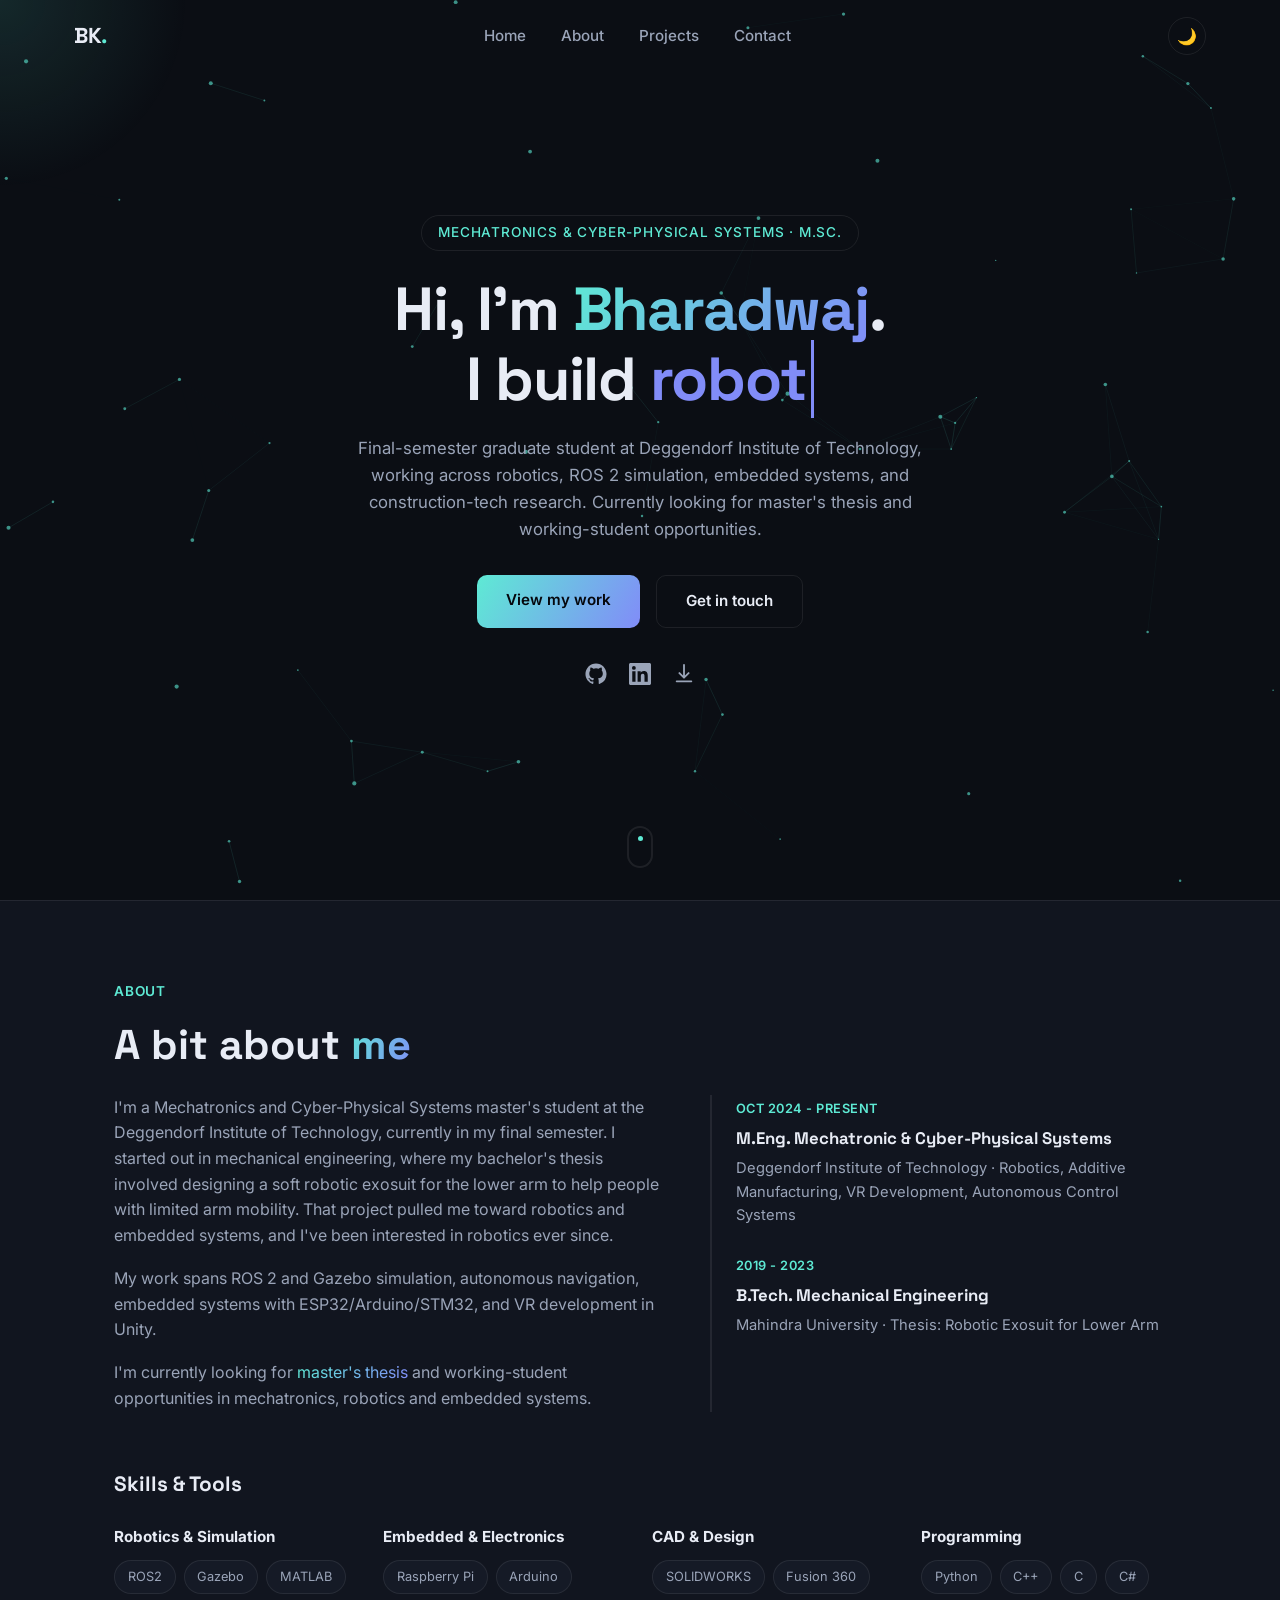
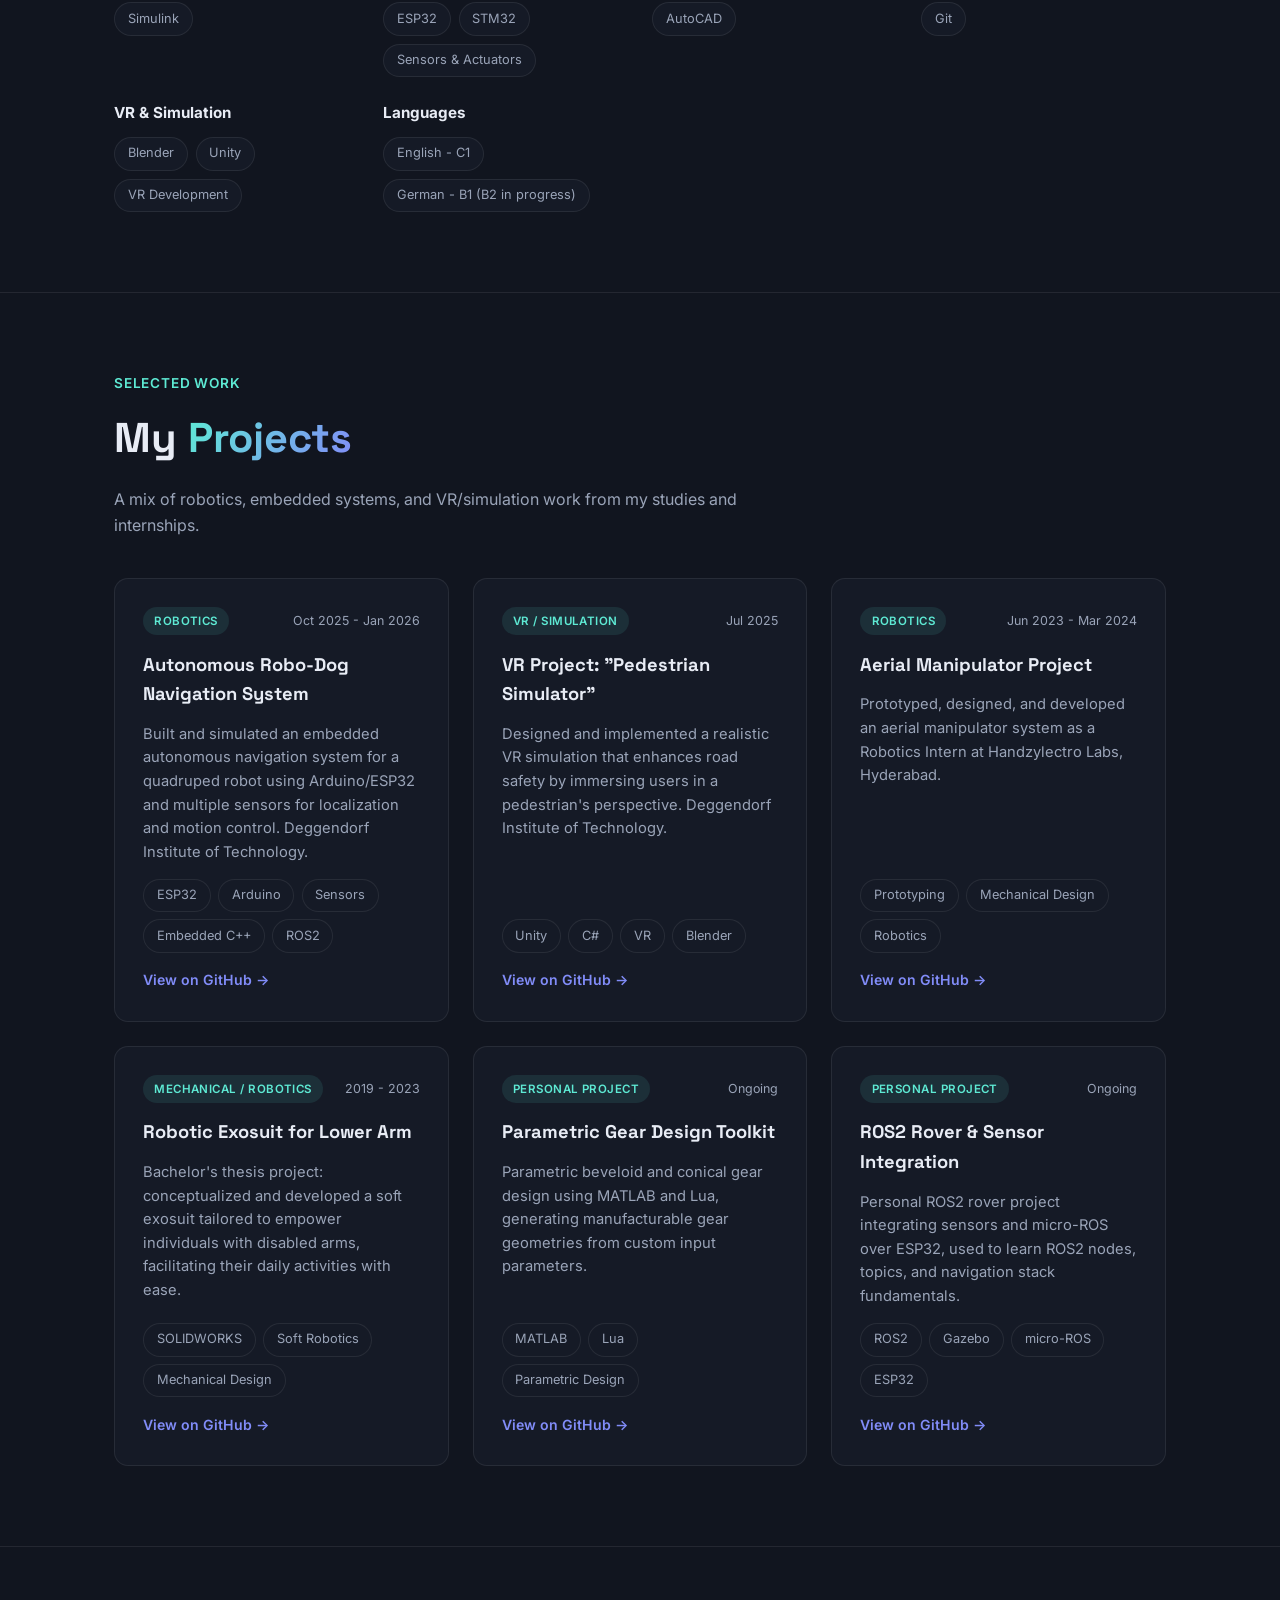
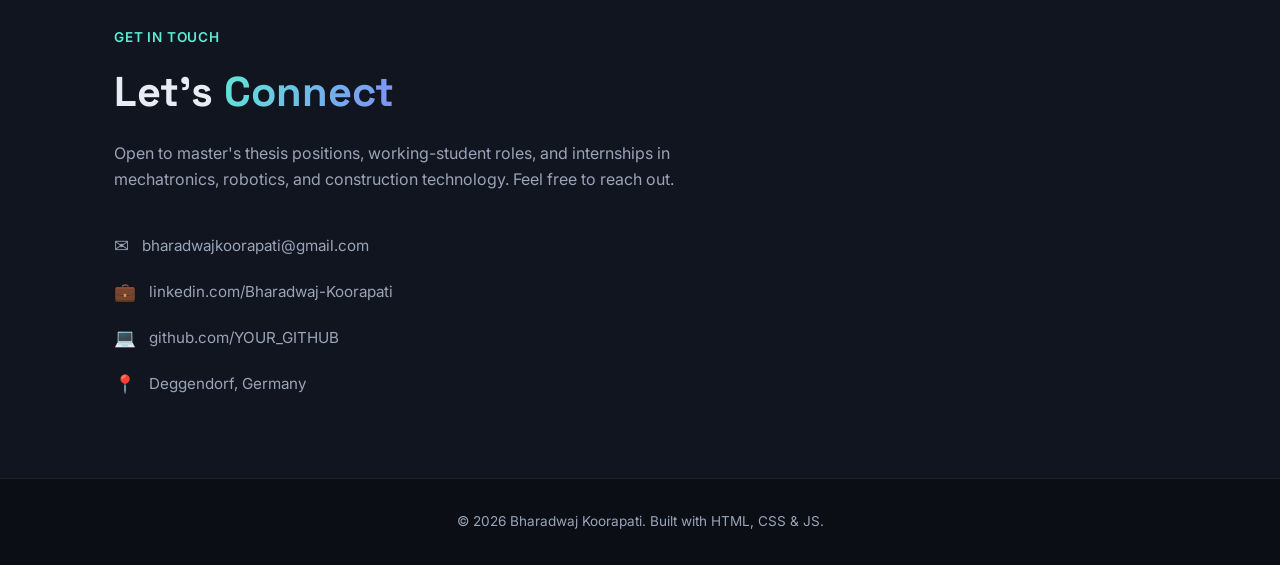
==== index.html @ 463699e9 "Refine content and improve terminology: update project descriptions, adjust skill tags, and enhance " ====
<!DOCTYPE html>
<html lang="en">
<head>
<meta charset="UTF-8">
<meta name="viewport" content="width=device-width, initial-scale=1.0">
<title>Bharadwaj Koorapati | Mechatronics &amp; Robotics Portfolio</title>
<meta name="description" content="Portfolio of Bharadwaj Koorapati - Mechatronics and Cyber-Physical Systems graduate student specializing in robotics, ROS 2, and simulation.">
<link rel="preconnect" href="https://fonts.googleapis.com">
<link href="https://fonts.googleapis.com/css2?family=Space+Grotesk:wght@400;500;700&family=Inter:wght@400;500;600&display=swap" rel="stylesheet">
<link rel="stylesheet" href="assets/css/style.css">
</head>
<body>

  <div class="cursor-glow" id="cursorGlow"></div>

  <header class="navbar" id="navbar">
    <div class="nav-inner">
      <a href="#home" class="logo">BK<span class="dot">.</span></a>
      <nav class="nav-links" id="navLinks">
        <a href="#home">Home</a>
        <a href="#about">About</a>
        <a href="#projects">Projects</a>
        <a href="#contact">Contact</a>
      </nav>
      <div class="nav-actions">
        <button class="theme-toggle" id="themeToggle" aria-label="Toggle dark mode">🌙</button>
        <button class="hamburger" id="hamburger" aria-label="Open menu">
          <span></span><span></span><span></span>
        </button>
      </div>
    </div>
  </header>

  <main>
    <section class="hero" id="home">
      <div class="hero-bg" aria-hidden="true">
        <canvas id="particleCanvas"></canvas>
      </div>

      <div class="hero-content">
        <p class="hero-eyebrow reveal">Mechatronics &amp; Cyber-Physical Systems · M.Sc.</p>

        <h1 class="hero-title reveal">
          Hi, I'm <span class="highlight">Bharadwaj</span>.<br>
          I build <span class="typed" id="typedText"></span>
        </h1>

        <p class="hero-subtitle reveal">
          Final-semester graduate student at Deggendorf Institute of Technology,
          working across robotics, ROS 2 simulation, embedded systems, and
          construction-tech research. Currently looking for master's thesis
          and working-student opportunities.
        </p>

        <div class="hero-actions reveal">
          <a href="#projects" class="btn btn-primary">View my work</a>
          <a href="#contact" class="btn btn-secondary">Get in touch</a>
        </div>

        <div class="hero-socials reveal">
          <a href="https://github.com/YOUR_GITHUB" target="_blank" rel="noopener" aria-label="GitHub">
            <svg viewBox="0 0 24 24" width="22" height="22"><path fill="currentColor" d="M12 .5C5.73.5.5 5.73.5 12c0 5.02 3.29 9.28 7.86 10.78.58.1.79-.25.79-.56v-2.16c-3.2.7-3.87-1.36-3.87-1.36-.52-1.33-1.28-1.68-1.28-1.68-1.05-.72.08-.7.08-.7 1.16.08 1.77 1.2 1.77 1.2 1.03 1.77 2.7 1.26 3.36.96.1-.75.4-1.26.72-1.55-2.56-.29-5.25-1.28-5.25-5.7 0-1.26.45-2.3 1.19-3.11-.12-.29-.52-1.46.11-3.05 0 0 .97-.31 3.18 1.18a11.1 11.1 0 0 1 5.79 0c2.2-1.49 3.17-1.18 3.17-1.18.64 1.59.24 2.76.12 3.05.74.81 1.19 1.85 1.19 3.11 0 4.43-2.7 5.41-5.27 5.7.42.36.78 1.08.78 2.18v3.23c0 .31.21.67.8.56A11.5 11.5 0 0 0 23.5 12C23.5 5.73 18.27.5 12 .5Z"/></svg>
          </a>
          <a href="https://linkedin.com/Bharadwaj-Koorapati" target="_blank" rel="noopener" aria-label="LinkedIn">
            <svg viewBox="0 0 24 24" width="22" height="22"><path fill="currentColor" d="M20.45 20.45h-3.55v-5.57c0-1.33-.02-3.03-1.85-3.03-1.85 0-2.14 1.44-2.14 2.94v5.66H9.36V9h3.41v1.56h.05c.47-.9 1.63-1.85 3.36-1.85 3.6 0 4.27 2.37 4.27 5.45v6.29ZM5.34 7.43a2.07 2.07 0 1 1 0-4.14 2.07 2.07 0 0 1 0 4.14ZM7.12 20.45H3.56V9h3.56v11.45ZM22.22 0H1.77C.79 0 0 .77 0 1.73v20.54C0 23.23.79 24 1.77 24h20.45c.98 0 1.78-.77 1.78-1.73V1.73C24 .77 23.2 0 22.22 0Z"/></svg>
          </a>
          <a href="assets/cv/Bharadwaj_Koorapati_CV.pdf" target="_blank" rel="noopener" aria-label="Download CV">
            <svg viewBox="0 0 24 24" width="22" height="22"><path fill="currentColor" d="M12 1a1 1 0 0 1 1 1v11.59l3.3-3.3a1 1 0 1 1 1.4 1.42l-5 5a1 1 0 0 1-1.4 0l-5-5a1 1 0 1 1 1.4-1.42l3.3 3.3V2a1 1 0 0 1 1-1ZM4 21a1 1 0 0 1 0-2h16a1 1 0 0 1 0 2H4Z"/></svg>
          </a>
        </div>
      </div>

      <a href="#about" class="scroll-indicator" aria-label="Scroll down">
        <span></span>
      </a>
    </section>

    <section class="about-section" id="about">
      <div class="section-inner">
        <p class="section-eyebrow reveal">About</p>
        <h2 class="section-title reveal">A bit about <span class="highlight">me</span></h2>

        <div class="about-grid">
          <div class="about-text reveal">
            <p>
              I'm a Mechatronics and Cyber-Physical Systems master's student at the
              Deggendorf Institute of Technology, currently in my final semester.
              I started out in mechanical engineering, where my bachelor's thesis
              involved designing a soft robotic exosuit for the lower arm to help
              people with limited arm mobility. That project pulled me toward
              robotics and embedded systems, and I've been interested in robotics
              ever since.
            </p>
            <p>
              My work spans ROS 2 and Gazebo simulation, autonomous navigation,
              embedded systems with ESP32/Arduino/STM32, and VR development in
              Unity.
            </p>
            <p>
              I'm currently looking for <span class="highlight">master's thesis</span>
              and working-student opportunities in mechatronics, robotics and embedded systems.
            </p>
          </div>

          <div class="about-timeline reveal">
            <div class="timeline-item">
              <span class="timeline-date">Oct 2024 - Present</span>
              <h3>M.Eng. Mechatronic &amp; Cyber-Physical Systems</h3>
              <p>Deggendorf Institute of Technology &middot; Robotics, Additive Manufacturing, VR Development, Autonomous Control Systems</p>
            </div>
            <div class="timeline-item">
              <span class="timeline-date">2019 - 2023</span>
              <h3>B.Tech. Mechanical Engineering</h3>
              <p>Mahindra University &middot; Thesis: Robotic Exosuit for Lower Arm</p>
            </div>
          </div>
        </div>

        <div class="skills-block reveal">
          <h3 class="skills-heading">Skills &amp; Tools</h3>
          <div class="skills-grid">
            <div class="skill-category">
              <h4>Robotics &amp; Simulation</h4>
              <div class="skill-tags">
                <span class="tag">ROS2</span>
                <span class="tag">Gazebo</span>
                <span class="tag">MATLAB</span>
                <span class="tag">Simulink</span>
              </div>
            </div>
            <div class="skill-category">
              <h4>Embedded &amp; Electronics</h4>
              <div class="skill-tags">
                <span class="tag">Raspberry Pi</span>
                <span class="tag">Arduino</span>
                <span class="tag">ESP32</span>
                <span class="tag">STM32</span>
                <span class="tag">Sensors &amp; Actuators</span>
              </div>
            </div>
            <div class="skill-category">
              <h4>CAD &amp; Design</h4>
              <div class="skill-tags">
                <span class="tag">SOLIDWORKS</span>
                <span class="tag">Fusion 360</span>
                <span class="tag">AutoCAD</span>
              </div>
            </div>
            <div class="skill-category">
              <h4>Programming</h4>
              <div class="skill-tags">
                <span class="tag">Python</span>
                <span class="tag">C++</span>
                <span class="tag">C</span>
                <span class="tag">C#</span>
                <span class="tag">Git</span>
              </div>
            </div>
            <div class="skill-category">
              <h4>VR &amp; Simulation</h4>
              <div class="skill-tags">
                <span class="tag">Blender</span>
                <span class="tag">Unity</span>
                <span class="tag">VR Development</span>
              </div>
            </div>
            <div class="skill-category">
              <h4>Languages</h4>
              <div class="skill-tags">
                <span class="tag">English - C1</span>
                <span class="tag">German - B1 (B2 in progress)</span>
              </div>
            </div>
          </div>
        </div>
      </div>
    </section>

    <section class="projects-section" id="projects">
      <div class="section-inner">
        <p class="section-eyebrow reveal">Selected Work</p>
        <h2 class="section-title reveal">My <span class="highlight">Projects</span></h2>
        <p class="section-subtitle reveal">A mix of robotics, embedded systems, and VR/simulation work from my studies and internships.</p>

        <div class="project-grid">

          <article class="project-card reveal">
            <div class="project-card-top">
              <span class="project-tag-pill">Robotics</span>
              <span class="project-date">Oct 2025 - Jan 2026</span>
            </div>
            <h3>Autonomous Robo-Dog Navigation System </h3>
            <p>
              Built and simulated an embedded autonomous navigation system for a quadruped robot
              using Arduino/ESP32 and multiple sensors for localization and motion
              control. Deggendorf Institute of Technology.
            </p>
            <div class="project-stack">
              <span class="tag">ESP32</span>
              <span class="tag">Arduino</span>
              <span class="tag">Sensors</span>
              <span class="tag">Embedded C++</span>
              <span class="tag">ROS2</span>
            </div>
            <div class="project-links">
              <a href="#" class="project-link">View on GitHub &rarr;</a>
            </div>
          </article>

          <article class="project-card reveal">
            <div class="project-card-top">
              <span class="project-tag-pill">VR / Simulation</span>
              <span class="project-date">Jul 2025</span>
            </div>
            <h3>VR Project: "Pedestrian Simulator"</h3>
            <p>
              Designed and implemented a realistic VR simulation that enhances
              road safety by immersing users in a pedestrian's perspective.
              Deggendorf Institute of Technology.
            </p>
            <div class="project-stack">
              <span class="tag">Unity</span>
              <span class="tag">C#</span>
              <span class="tag">VR</span>
              <span class="tag">Blender</span>
            </div>
            <div class="project-links">
              <a href="#" class="project-link">View on GitHub &rarr;</a>
            </div>
          </article>

          <article class="project-card reveal">
            <div class="project-card-top">
              <span class="project-tag-pill">Robotics</span>
              <span class="project-date">Jun 2023 - Mar 2024</span>
            </div>
            <h3>Aerial Manipulator Project</h3>
            <p>
              Prototyped, designed, and developed an aerial manipulator system
              as a Robotics Intern at Handzylectro Labs, Hyderabad.
            </p>
            <div class="project-stack">
              <span class="tag">Prototyping</span>
              <span class="tag">Mechanical Design</span>
              <span class="tag">Robotics</span>
            </div>
            <div class="project-links">
              <a href="#" class="project-link">View on GitHub &rarr;</a>
            </div>
          </article>

          <article class="project-card reveal">
            <div class="project-card-top">
              <span class="project-tag-pill">Mechanical / Robotics</span>
              <span class="project-date">2019 - 2023</span>
            </div>
            <h3>Robotic Exosuit for Lower Arm</h3>
            <p>
              Bachelor's thesis project: conceptualized and developed a soft
              exosuit tailored to empower individuals with disabled arms,
              facilitating their daily activities with ease.
            </p>
            <div class="project-stack">
              <span class="tag">SOLIDWORKS</span>
              <span class="tag">Soft Robotics</span>
              <span class="tag">Mechanical Design</span>
            </div>
            <div class="project-links">
              <a href="#" class="project-link">View on GitHub &rarr;</a>
            </div>
          </article>

          <article class="project-card reveal">
            <div class="project-card-top">
              <span class="project-tag-pill">Personal Project</span>
              <span class="project-date">Ongoing</span>
            </div>
            <h3>Parametric Gear Design Toolkit</h3>
            <p>
              Parametric beveloid and conical gear design using MATLAB and Lua,
              generating manufacturable gear geometries from custom input
              parameters.
            </p>
            <div class="project-stack">
              <span class="tag">MATLAB</span>
              <span class="tag">Lua</span>
              <span class="tag">Parametric Design</span>
            </div>
            <div class="project-links">
              <a href="#" class="project-link">View on GitHub &rarr;</a>
            </div>
          </article>

          <article class="project-card reveal">
            <div class="project-card-top">
              <span class="project-tag-pill">Personal Project</span>
              <span class="project-date">Ongoing</span>
            </div>
            <h3>ROS2 Rover &amp; Sensor Integration</h3>
            <p>
              Personal ROS2 rover project integrating sensors and micro-ROS
              over ESP32, used to learn ROS2 nodes, topics, and navigation
              stack fundamentals.
            </p>
            <div class="project-stack">
              <span class="tag">ROS2</span>
              <span class="tag">Gazebo</span>
              <span class="tag">micro-ROS</span>
              <span class="tag">ESP32</span>
            </div>
            <div class="project-links">
              <a href="#" class="project-link">View on GitHub &rarr;</a>
            </div>
          </article>

        </div>
      </div>
    </section>

    <section class="contact-section" id="contact">
      <div class="section-inner">
        <p class="section-eyebrow reveal">Get In Touch</p>
        <h2 class="section-title reveal">Let's <span class="highlight">Connect</span></h2>
        <p class="section-subtitle reveal">
          Open to master's thesis positions, working-student roles, and internships
          in mechatronics, robotics, and construction technology. Feel free to reach out.
        </p>

        <div class="contact-grid">
          <div class="contact-info reveal">
            <a href="mailto:bharadwajkoorapati@gmail.com" class="contact-item">
              <span class="contact-icon">&#9993;</span>
              <span>bharadwajkoorapati@gmail.com</span>
            </a>
            <a href="https://linkedin.com/Bharadwaj-Koorapati" target="_blank" rel="noopener" class="contact-item">
              <span class="contact-icon">&#128188;</span>
              <span>linkedin.com/Bharadwaj-Koorapati</span>
            </a>
            <a href="https://github.com/YOUR_GITHUB" target="_blank" rel="noopener" class="contact-item">
              <span class="contact-icon">&#128187;</span>
              <span>github.com/YOUR_GITHUB</span>
            </a>
            <div class="contact-item contact-item-static">
              <span class="contact-icon">&#128205;</span>
              <span>Deggendorf, Germany</span>
            </div>
          </div>

          <!-- <form class="contact-form" id="contactForm" action="https://formspree.io/f/YOUR_FORM_ID" method="POST">
            <div class="form-row">
              <input type="text" name="name" placeholder="Your name" required>
              <input type="email" name="email" placeholder="Your email" required>
            </div>
            <textarea name="message" placeholder="Your message" rows="5" required></textarea>
            <button type="submit" class="btn btn-primary" id="formSubmitBtn">Send message</button>
            <p class="form-status" id="formStatus"></p>
          </form> -->
        </div>
      </div>
    </section>

  </main>

  <footer class="site-footer">
    <p>&copy; <span id="year"></span> Bharadwaj Koorapati. Built with HTML, CSS &amp; JS.</p>
  </footer>

  <script src="assets/js/script.js"></script>
</body>
</html>
---- assets/css/style.css ----
/* =========================================================
   CSS Variables & Reset
   ========================================================= */
:root {
  --bg: #0b0e14;
  --bg-alt: #11151f;
  --card-bg: #151a26;
  --text: #e8ecf5;
  --text-dim: #9aa4b8;
  --accent: #5eead4;
  --accent-2: #818cf8;
  --border: rgba(255, 255, 255, 0.08);
  --font-heading: 'Space Grotesk', sans-serif;
  --font-body: 'Inter', sans-serif;
  --nav-height: 72px;
  --transition: 0.25s ease;
}

[data-theme="light"] {
  --bg: #f7f8fb;
  --bg-alt: #ffffff;
  --card-bg: #ffffff;
  --text: #12141c;
  --text-dim: #565f75;
  --accent: #0d9488;
  --accent-2: #4f46e5;
  --border: rgba(0, 0, 0, 0.08);
}

* { margin: 0; padding: 0; box-sizing: border-box; }

html { scroll-behavior: smooth; }

body {
  background: var(--bg);
  color: var(--text);
  font-family: var(--font-body);
  line-height: 1.6;
  overflow-x: hidden;
  transition: background var(--transition), color var(--transition);
}

a { color: inherit; text-decoration: none; }
ul { list-style: none; }
img { max-width: 100%; display: block; }

.highlight {
  background: linear-gradient(120deg, var(--accent), var(--accent-2));
  -webkit-background-clip: text;
  background-clip: text;
  color: transparent;
}

/* =========================================================
   Cursor Glow (desktop only)
   ========================================================= */
.cursor-glow {
  position: fixed;
  width: 380px;
  height: 380px;
  border-radius: 50%;
  background: radial-gradient(circle, rgba(94, 234, 212, 0.12), transparent 70%);
  pointer-events: none;
  transform: translate(-50%, -50%);
  z-index: 0;
  transition: opacity 0.3s;
  will-change: left, top;
}

/* =========================================================
   Navbar
   ========================================================= */
.navbar {
  position: fixed;
  top: 0;
  left: 0;
  width: 100%;
  height: var(--nav-height);
  z-index: 100;
  background: transparent;
  transition: background var(--transition), box-shadow var(--transition), backdrop-filter var(--transition);
}

.navbar.scrolled {
  background: rgba(11, 14, 20, 0.72);
  backdrop-filter: blur(14px);
  box-shadow: 0 1px 0 var(--border);
}

[data-theme="light"] .navbar.scrolled {
  background: rgba(247, 248, 251, 0.8);
}

.nav-inner {
  max-width: 1180px;
  margin: 0 auto;
  height: 100%;
  padding: 0 1.5rem;
  display: flex;
  align-items: center;
  justify-content: space-between;
}

.logo {
  font-family: var(--font-heading);
  font-size: 1.35rem;
  font-weight: 700;
  letter-spacing: -0.02em;
}

.logo .dot { color: var(--accent); }

.nav-links {
  display: flex;
  gap: 2.2rem;
}

.nav-links a {
  font-size: 0.95rem;
  font-weight: 500;
  color: var(--text-dim);
  position: relative;
  padding: 4px 0;
  transition: color var(--transition);
}

.nav-links a:hover { color: var(--text); }

.nav-links a::after {
  content: '';
  position: absolute;
  left: 0;
  bottom: -2px;
  width: 0%;
  height: 2px;
  background: var(--accent);
  transition: width var(--transition);
}

.nav-links a:hover::after { width: 100%; }

.nav-actions {
  display: flex;
  align-items: center;
  gap: 1rem;
}

.theme-toggle {
  background: none;
  border: 1px solid var(--border);
  border-radius: 50%;
  width: 38px;
  height: 38px;
  font-size: 1rem;
  cursor: pointer;
  color: var(--text);
  transition: transform var(--transition), background var(--transition);
}

.theme-toggle:hover { transform: rotate(20deg); background: var(--bg-alt); }

.hamburger {
  display: none;
  flex-direction: column;
  gap: 5px;
  background: none;
  border: none;
  cursor: pointer;
}

.hamburger span {
  width: 24px;
  height: 2px;
  background: var(--text);
  transition: transform var(--transition), opacity var(--transition);
}

/* =========================================================
   Hero
   ========================================================= */
.hero {
  position: relative;
  min-height: 100vh;
  display: flex;
  align-items: center;
  justify-content: center;
  padding: var(--nav-height) 1.5rem 4rem;
  overflow: hidden;
}

.hero-bg {
  position: absolute;
  inset: 0;
  z-index: 0;
}

#particleCanvas {
  width: 100%;
  height: 100%;
  display: block;
}

.hero-content {
  position: relative;
  z-index: 1;
  max-width: 760px;
  text-align: center;
}

.hero-eyebrow {
  display: inline-block;
  font-size: 0.85rem;
  font-weight: 500;
  letter-spacing: 0.06em;
  text-transform: uppercase;
  color: var(--accent);
  border: 1px solid var(--border);
  padding: 0.4rem 1rem;
  border-radius: 999px;
  margin-bottom: 1.5rem;
}

.hero-title {
  font-family: var(--font-heading);
  font-size: clamp(2.2rem, 6vw, 3.8rem);
  font-weight: 700;
  line-height: 1.15;
  letter-spacing: -0.02em;
  margin-bottom: 1.25rem;
}

.typed {
  color: var(--accent-2);
  border-right: 3px solid var(--accent-2);
  padding-right: 4px;
}

.hero-subtitle {
  font-size: 1.05rem;
  color: var(--text-dim);
  max-width: 600px;
  margin: 0 auto 2rem;
}

.hero-actions {
  display: flex;
  gap: 1rem;
  justify-content: center;
  flex-wrap: wrap;
  margin-bottom: 2.2rem;
}

.btn {
  display: inline-block;
  padding: 0.85rem 1.8rem;
  border-radius: 10px;
  font-weight: 600;
  font-size: 0.95rem;
  border: none;
  cursor: pointer;
  font-family: var(--font-body);
  transition: transform var(--transition), box-shadow var(--transition), background var(--transition);
}

.btn-primary {
  background: linear-gradient(120deg, var(--accent), var(--accent-2));
  color: #05070c;
}

.btn-primary:hover {
  transform: translateY(-3px);
  box-shadow: 0 10px 30px -8px rgba(94, 234, 212, 0.45);
}

.btn-primary:disabled {
  opacity: 0.6;
  cursor: not-allowed;
  transform: none;
}

.btn-secondary {
  border: 1px solid var(--border);
  color: var(--text);
  background: transparent;
}

.btn-secondary:hover {
  background: var(--bg-alt);
  transform: translateY(-3px);
}

.hero-socials {
  display: flex;
  gap: 1.4rem;
  justify-content: center;
  color: var(--text-dim);
}

.hero-socials a {
  transition: color var(--transition), transform var(--transition);
}

.hero-socials a:hover {
  color: var(--accent);
  transform: translateY(-3px);
}

.scroll-indicator {
  position: absolute;
  bottom: 2rem;
  left: 50%;
  transform: translateX(-50%);
  width: 26px;
  height: 42px;
  border: 2px solid var(--border);
  border-radius: 999px;
  z-index: 1;
}

.scroll-indicator span {
  position: absolute;
  top: 8px;
  left: 50%;
  width: 5px;
  height: 5px;
  margin-left: -2.5px;
  border-radius: 50%;
  background: var(--accent);
  animation: scrollDown 1.6s infinite;
}

@keyframes scrollDown {
  0% { opacity: 1; top: 8px; }
  70% { opacity: 0; top: 24px; }
  100% { opacity: 0; top: 24px; }
}

/* =========================================================
   Reveal-on-scroll animation
   ========================================================= */
.reveal {
  opacity: 0;
  transform: translateY(24px);
  transition: opacity 0.7s ease, transform 0.7s ease;
}

.reveal.visible {
  opacity: 1;
  transform: translateY(0);
}

/* =========================================================
   Shared section layout
   ========================================================= */
.about-section,
.projects-section,
.contact-section {
  border-top: 1px solid var(--border);
  background: var(--bg-alt);
  padding: 5rem 0;
}

.section-inner {
  max-width: 1100px;
  margin: 0 auto;
  padding: 0 1.5rem;
}

.section-eyebrow {
  font-size: 0.85rem;
  font-weight: 600;
  letter-spacing: 0.06em;
  text-transform: uppercase;
  color: var(--accent);
  margin-bottom: 0.6rem;
}

.section-title {
  font-family: var(--font-heading);
  font-size: clamp(1.9rem, 4vw, 2.6rem);
  margin-bottom: 1rem;
}

.section-subtitle {
  color: var(--text-dim);
  max-width: 640px;
  margin-bottom: 2.5rem;
}

/* =========================================================
   About section
   ========================================================= */
.about-grid {
  display: grid;
  grid-template-columns: 1.2fr 1fr;
  gap: 3rem;
  margin-bottom: 3.5rem;
}

.about-text p {
  color: var(--text-dim);
  margin-bottom: 1.1rem;
}

.about-text p:last-child { margin-bottom: 0; }

.about-timeline {
  display: flex;
  flex-direction: column;
  gap: 1.5rem;
  border-left: 2px solid var(--border);
  padding-left: 1.5rem;
}

.timeline-item h3 {
  font-family: var(--font-heading);
  font-size: 1.05rem;
  margin: 0.3rem 0 0.3rem;
}

.timeline-date {
  font-size: 0.8rem;
  font-weight: 600;
  color: var(--accent);
  text-transform: uppercase;
  letter-spacing: 0.04em;
}

.timeline-item p {
  color: var(--text-dim);
  font-size: 0.92rem;
}

.skills-heading {
  font-family: var(--font-heading);
  font-size: 1.3rem;
  margin-bottom: 1.5rem;
}

.skills-grid {
  display: grid;
  grid-template-columns: repeat(auto-fit, minmax(220px, 1fr));
  gap: 1.5rem;
}

.skill-category h4 {
  font-size: 0.95rem;
  margin-bottom: 0.7rem;
  color: var(--text);
}

.skill-tags {
  display: flex;
  flex-wrap: wrap;
  gap: 0.5rem;
}

.tag {
  display: inline-block;
  font-size: 0.8rem;
  padding: 0.35rem 0.8rem;
  border-radius: 999px;
  background: var(--card-bg);
  border: 1px solid var(--border);
  color: var(--text-dim);
}

/* =========================================================
   Projects section
   ========================================================= */
.project-grid {
  display: grid;
  grid-template-columns: repeat(auto-fit, minmax(300px, 1fr));
  gap: 1.5rem;
}

.project-card {
  background: var(--card-bg);
  border: 1px solid var(--border);
  border-radius: 14px;
  padding: 1.75rem;
  display: flex;
  flex-direction: column;
  gap: 0.9rem;
  transition: transform var(--transition), box-shadow var(--transition), border-color var(--transition);
}

.project-card:hover {
  transform: translateY(-6px);
  border-color: var(--accent);
  box-shadow: 0 16px 32px -16px rgba(0, 0, 0, 0.4);
}

.project-card-top {
  display: flex;
  justify-content: space-between;
  align-items: center;
}

.project-tag-pill {
  font-size: 0.72rem;
  font-weight: 600;
  text-transform: uppercase;
  letter-spacing: 0.04em;
  color: var(--accent);
  background: rgba(94, 234, 212, 0.1);
  padding: 0.3rem 0.7rem;
  border-radius: 999px;
}

.project-date {
  font-size: 0.78rem;
  color: var(--text-dim);
}

.project-card h3 {
  font-family: var(--font-heading);
  font-size: 1.15rem;
}

.project-card p {
  color: var(--text-dim);
  font-size: 0.92rem;
  flex-grow: 1;
}

.project-stack {
  display: flex;
  flex-wrap: wrap;
  gap: 0.45rem;
}

.project-link {
  font-size: 0.88rem;
  font-weight: 600;
  color: var(--accent-2);
}

.project-link:hover { text-decoration: underline; }

/* =========================================================
   Contact section
   ========================================================= */
.contact-grid {
  display: grid;
  grid-template-columns: 1fr 1.3fr;
  gap: 3rem;
}

.contact-info {
  display: flex;
  flex-direction: column;
  gap: 1.1rem;
}

.contact-item {
  display: flex;
  align-items: center;
  gap: 0.8rem;
  font-size: 0.95rem;
  color: var(--text-dim);
  transition: color var(--transition);
}

.contact-item:not(.contact-item-static):hover { color: var(--accent); }

.contact-icon { font-size: 1.1rem; }

.contact-form {
  display: flex;
  flex-direction: column;
  gap: 1rem;
}

.form-row {
  display: grid;
  grid-template-columns: 1fr 1fr;
  gap: 1rem;
}

.contact-form input,
.contact-form textarea {
  background: var(--card-bg);
  border: 1px solid var(--border);
  border-radius: 10px;
  padding: 0.8rem 1rem;
  color: var(--text);
  font-family: var(--font-body);
  font-size: 0.92rem;
  resize: vertical;
}

.contact-form input:focus,
.contact-form textarea:focus {
  outline: none;
  border-color: var(--accent);
}

.form-status {
  font-size: 0.88rem;
  color: var(--text-dim);
  min-height: 1.2em;
}

.form-status.success { color: var(--accent); }
.form-status.error { color: #f87171; }

/* =========================================================
   Footer
   ========================================================= */
.site-footer {
  text-align: center;
  padding: 2rem 1rem;
  color: var(--text-dim);
  font-size: 0.85rem;
  border-top: 1px solid var(--border);
}

/* =========================================================
   Responsive
   ========================================================= */
@media (max-width: 900px) {
  .about-grid,
  .contact-grid {
    grid-template-columns: 1fr;
  }
}

@media (max-width: 760px) {
  .nav-links {
    position: fixed;
    top: var(--nav-height);
    left: 0;
    width: 100%;
    flex-direction: column;
    background: var(--bg-alt);
    padding: 1.5rem;
    gap: 1.2rem;
    border-bottom: 1px solid var(--border);
    transform: translateY(-120%);
    transition: transform var(--transition);
  }

  .nav-links.open { transform: translateY(0); }

  .hamburger { display: flex; }

  .cursor-glow { display: none; }

  .form-row {
    grid-template-columns: 1fr;
  }
}
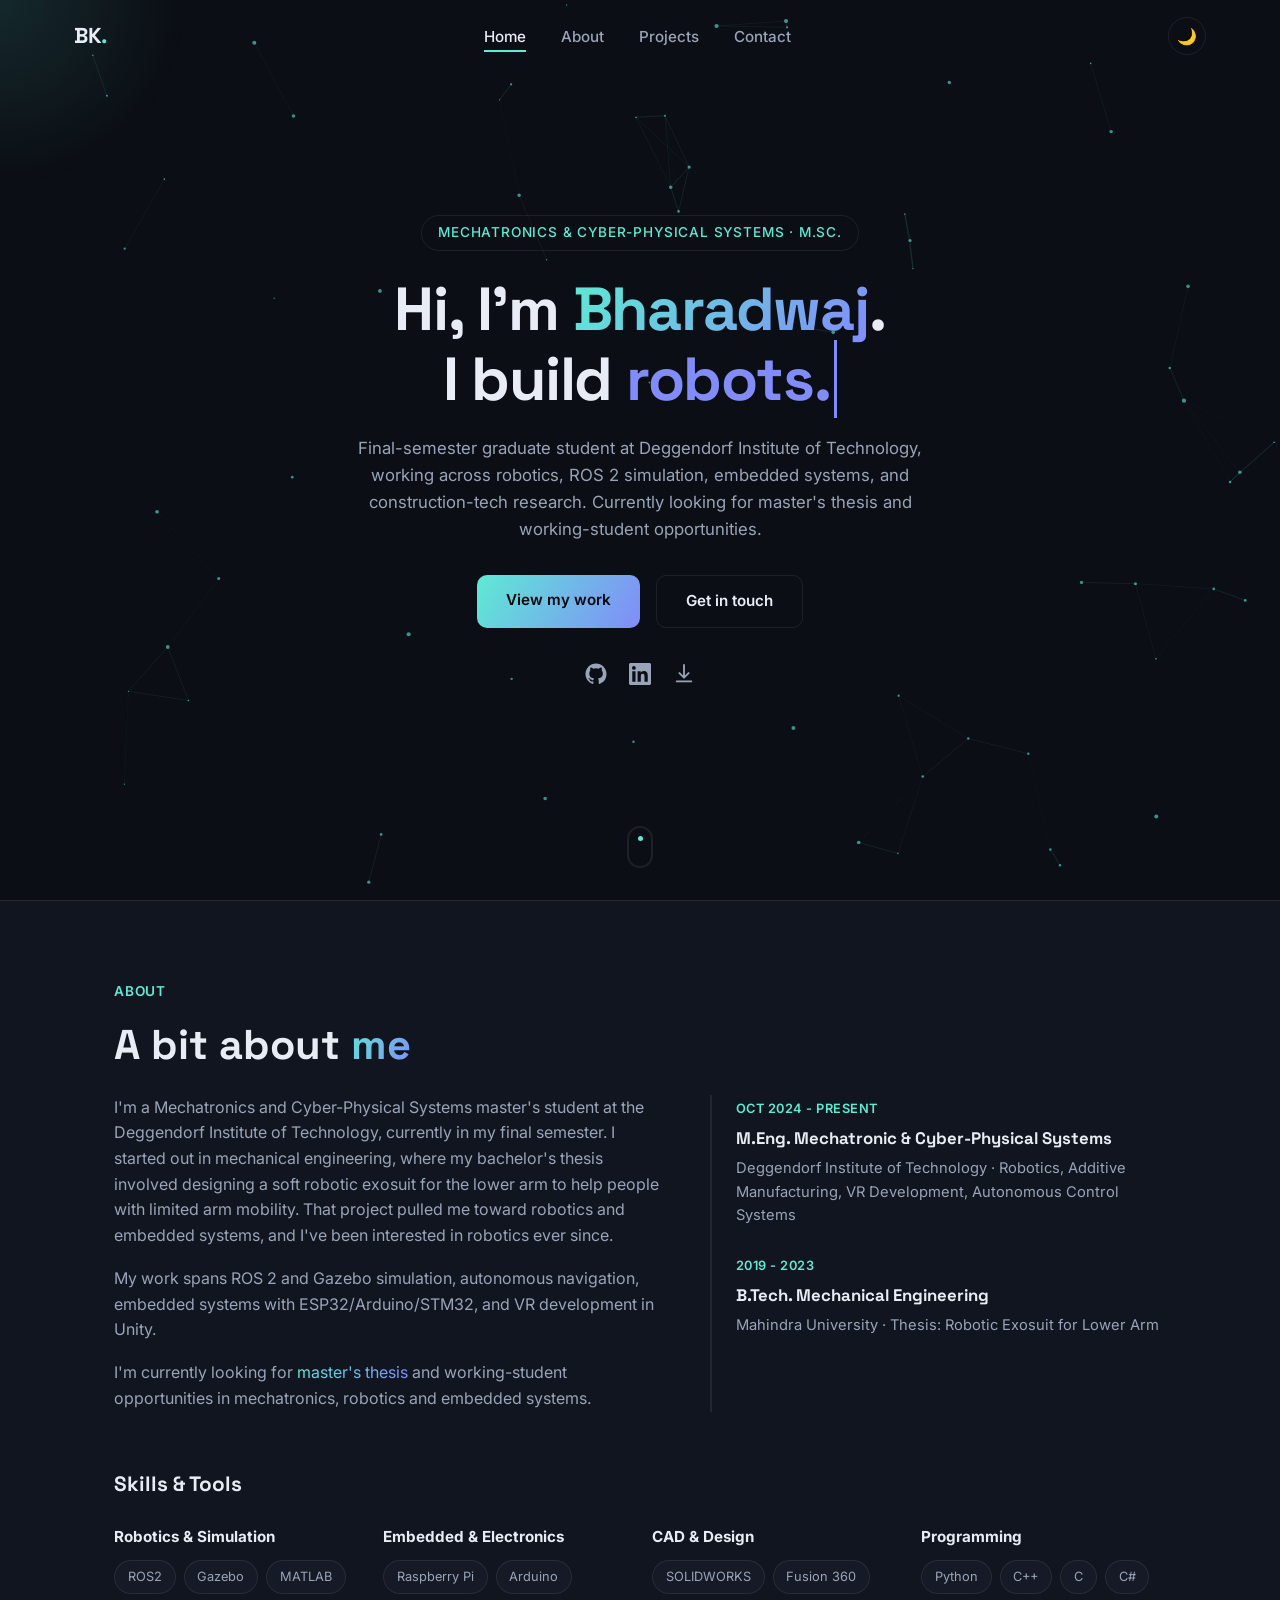
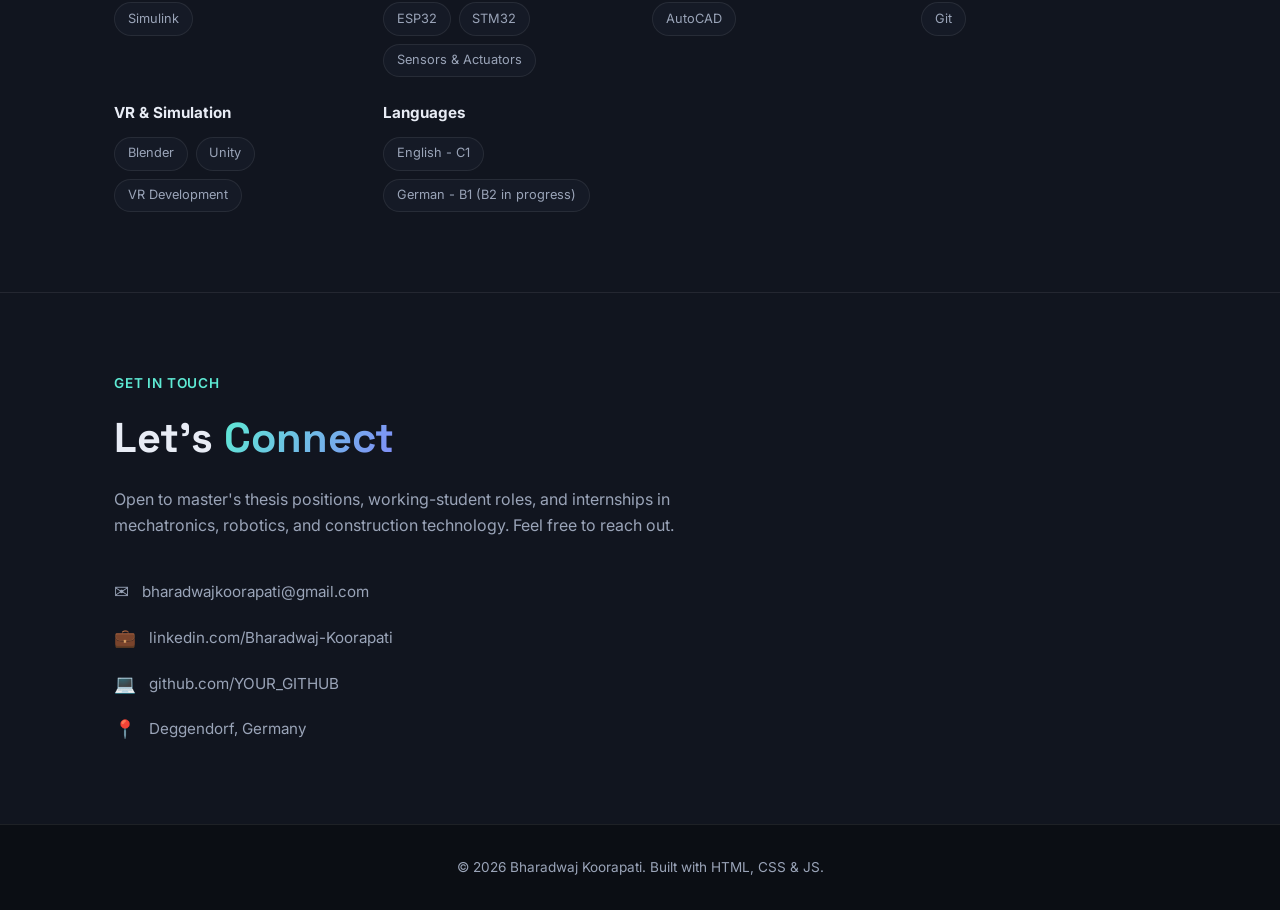
==== commit 20f213c4: "Implement tab navigation and project detail overlay: add CSS for tab styles, JavaScript for tab acti" ====
--- a/index.html
+++ b/index.html
@@ -16,11 +16,12 @@
   <header class="navbar" id="navbar">
     <div class="nav-inner">
       <a href="#home" class="logo">BK<span class="dot">.</span></a>
+      
       <nav class="nav-links" id="navLinks">
-        <a href="#home">Home</a>
-        <a href="#about">About</a>
-        <a href="#projects">Projects</a>
-        <a href="#contact">Contact</a>
+        <button class="nav-tab active" data-tab="home">Home</button>
+        <button class="nav-tab" data-tab="about">About</button>
+        <button class="nav-tab" data-tab="projects">Projects</button>
+        <button class="nav-tab" data-tab="contact">Contact</button>
       </nav>
       <div class="nav-actions">
         <button class="theme-toggle" id="themeToggle" aria-label="Toggle dark mode">🌙</button>
@@ -53,8 +54,8 @@
         </p>
 
         <div class="hero-actions reveal">
-          <a href="#projects" class="btn btn-primary">View my work</a>
-          <a href="#contact" class="btn btn-secondary">Get in touch</a>
+        <a href="#" class="btn btn-primary" data-goto-tab="projects">View my work</a>
+        <a href="#" class="btn btn-secondary" data-goto-tab="contact">Get in touch</a>
         </div>
 
         <div class="hero-socials reveal">
@@ -70,7 +71,7 @@
         </div>
       </div>
 
-      <a href="#about" class="scroll-indicator" aria-label="Scroll down">
+      <a href="#" class="scroll-indicator" data-goto-tab="about" aria-label="Scroll down">
         <span></span>
       </a>
     </section>
@@ -176,146 +177,133 @@
       </div>
     </section>
 
-    <section class="projects-section" id="projects">
-      <div class="section-inner">
-        <p class="section-eyebrow reveal">Selected Work</p>
-        <h2 class="section-title reveal">My <span class="highlight">Projects</span></h2>
-        <p class="section-subtitle reveal">A mix of robotics, embedded systems, and VR/simulation work from my studies and internships.</p>
-
-        <div class="project-grid">
-
-          <article class="project-card reveal">
-            <div class="project-card-top">
-              <span class="project-tag-pill">Robotics</span>
-              <span class="project-date">Oct 2025 - Jan 2026</span>
-            </div>
-            <h3>Autonomous Robo-Dog Navigation System </h3>
-            <p>
-              Built and simulated an embedded autonomous navigation system for a quadruped robot
-              using Arduino/ESP32 and multiple sensors for localization and motion
-              control. Deggendorf Institute of Technology.
-            </p>
-            <div class="project-stack">
-              <span class="tag">ESP32</span>
-              <span class="tag">Arduino</span>
-              <span class="tag">Sensors</span>
-              <span class="tag">Embedded C++</span>
-              <span class="tag">ROS2</span>
-            </div>
-            <div class="project-links">
-              <a href="#" class="project-link">View on GitHub &rarr;</a>
-            </div>
-          </article>
-
-          <article class="project-card reveal">
-            <div class="project-card-top">
-              <span class="project-tag-pill">VR / Simulation</span>
-              <span class="project-date">Jul 2025</span>
-            </div>
-            <h3>VR Project: "Pedestrian Simulator"</h3>
-            <p>
-              Designed and implemented a realistic VR simulation that enhances
-              road safety by immersing users in a pedestrian's perspective.
-              Deggendorf Institute of Technology.
-            </p>
-            <div class="project-stack">
-              <span class="tag">Unity</span>
-              <span class="tag">C#</span>
-              <span class="tag">VR</span>
-              <span class="tag">Blender</span>
-            </div>
-            <div class="project-links">
-              <a href="#" class="project-link">View on GitHub &rarr;</a>
-            </div>
-          </article>
-
-          <article class="project-card reveal">
-            <div class="project-card-top">
-              <span class="project-tag-pill">Robotics</span>
-              <span class="project-date">Jun 2023 - Mar 2024</span>
-            </div>
-            <h3>Aerial Manipulator Project</h3>
-            <p>
-              Prototyped, designed, and developed an aerial manipulator system
-              as a Robotics Intern at Handzylectro Labs, Hyderabad.
-            </p>
-            <div class="project-stack">
-              <span class="tag">Prototyping</span>
-              <span class="tag">Mechanical Design</span>
-              <span class="tag">Robotics</span>
-            </div>
-            <div class="project-links">
-              <a href="#" class="project-link">View on GitHub &rarr;</a>
-            </div>
-          </article>
-
-          <article class="project-card reveal">
-            <div class="project-card-top">
-              <span class="project-tag-pill">Mechanical / Robotics</span>
-              <span class="project-date">2019 - 2023</span>
-            </div>
-            <h3>Robotic Exosuit for Lower Arm</h3>
-            <p>
-              Bachelor's thesis project: conceptualized and developed a soft
-              exosuit tailored to empower individuals with disabled arms,
-              facilitating their daily activities with ease.
-            </p>
-            <div class="project-stack">
-              <span class="tag">SOLIDWORKS</span>
-              <span class="tag">Soft Robotics</span>
-              <span class="tag">Mechanical Design</span>
-            </div>
-            <div class="project-links">
-              <a href="#" class="project-link">View on GitHub &rarr;</a>
-            </div>
-          </article>
-
-          <article class="project-card reveal">
-            <div class="project-card-top">
-              <span class="project-tag-pill">Personal Project</span>
-              <span class="project-date">Ongoing</span>
-            </div>
-            <h3>Parametric Gear Design Toolkit</h3>
-            <p>
-              Parametric beveloid and conical gear design using MATLAB and Lua,
-              generating manufacturable gear geometries from custom input
-              parameters.
-            </p>
-            <div class="project-stack">
-              <span class="tag">MATLAB</span>
-              <span class="tag">Lua</span>
-              <span class="tag">Parametric Design</span>
-            </div>
-            <div class="project-links">
-              <a href="#" class="project-link">View on GitHub &rarr;</a>
-            </div>
-          </article>
-
-          <article class="project-card reveal">
-            <div class="project-card-top">
-              <span class="project-tag-pill">Personal Project</span>
-              <span class="project-date">Ongoing</span>
-            </div>
-            <h3>ROS2 Rover &amp; Sensor Integration</h3>
-            <p>
-              Personal ROS2 rover project integrating sensors and micro-ROS
-              over ESP32, used to learn ROS2 nodes, topics, and navigation
-              stack fundamentals.
-            </p>
-            <div class="project-stack">
-              <span class="tag">ROS2</span>
-              <span class="tag">Gazebo</span>
-              <span class="tag">micro-ROS</span>
-              <span class="tag">ESP32</span>
-            </div>
-            <div class="project-links">
-              <a href="#" class="project-link">View on GitHub &rarr;</a>
-            </div>
-          </article>
-
-        </div>
-      </div>
-    </section>
+    <section class="tab-panel projects-section" id="projects">
+  <div class="section-inner">
+    <p class="section-eyebrow reveal">Selected Work</p>
+    <h2 class="section-title reveal">My <span class="highlight">Projects</span></h2>
+    <p class="section-subtitle reveal">Click any project to see the full breakdown: images, specs, and outcomes.</p>
+
+    <div class="project-grid">
+
+      <article class="project-card reveal" data-project="robodog">
+        <div class="project-card-top">
+          <span class="project-tag-pill">Robotics</span>
+          <span class="project-date">Oct 2025 - Jan 2026</span>
+        </div>
+        <div class="project-thumb">
+          <img src="assets/images/projects/robodog-thumb.jpg" alt="Robo-dog navigation system" loading="lazy">
+        </div>
+        <h3>Autonomous Robo-Dog Navigation System</h3>
+        <p>Embedded autonomous navigation for a quadruped robot using ESP32 and multi-sensor localization.</p>
+        <div class="project-stack">
+          <span class="tag">ESP32</span>
+          <span class="tag">Arduino</span>
+          <span class="tag">Sensors</span>
+        </div>
+        <button class="project-link project-open-btn" data-project="robodog">View details &rarr;</button>
+      </article>
+
+      <article class="project-card reveal" data-project="vr-pedestrian">
+        <div class="project-card-top">
+          <span class="project-tag-pill">VR / Simulation</span>
+          <span class="project-date">Jul 2025</span>
+        </div>
+        <div class="project-thumb">
+          <img src="assets/images/projects/vr-pedestrian-thumb.jpg" alt="VR pedestrian perspective simulation" loading="lazy">
+        </div>
+        <h3>VR Project: "Pedestrian Perspective"</h3>
+        <p>Realistic VR simulation immersing users in a pedestrian's point of view to improve road safety.</p>
+        <div class="project-stack">
+          <span class="tag">Unity</span>
+          <span class="tag">C#</span>
+          <span class="tag">VR</span>
+        </div>
+        <button class="project-link project-open-btn" data-project="vr-pedestrian">View details &rarr;</button>
+      </article>
+
+      <article class="project-card reveal" data-project="aerial-manipulator">
+        <div class="project-card-top">
+          <span class="project-tag-pill">Robotics</span>
+          <span class="project-date">Jun 2023 - Mar 2024</span>
+        </div>
+        <div class="project-thumb">
+          <img src="assets/images/projects/aerial-manipulator-thumb.jpg" alt="Aerial manipulator project" loading="lazy">
+        </div>
+        <h3>Aerial Manipulator Project</h3>
+        <p>Prototyped and developed an aerial manipulator system as a Robotics Intern at Handzylectro Labs.</p>
+        <div class="project-stack">
+          <span class="tag">Prototyping</span>
+          <span class="tag">Mechanical Design</span>
+        </div>
+        <button class="project-link project-open-btn" data-project="aerial-manipulator">View details &rarr;</button>
+      </article>
+
+      <article class="project-card reveal" data-project="exosuit">
+        <div class="project-card-top">
+          <span class="project-tag-pill">Mechanical / Robotics</span>
+          <span class="project-date">2019 - 2023</span>
+        </div>
+        <div class="project-thumb">
+          <img src="assets/images/projects/exosuit-thumb.jpg" alt="Robotic exosuit for lower arm" loading="lazy">
+        </div>
+        <h3>Robotic Exosuit for Lower Arm</h3>
+        <p>Bachelor's thesis: a soft exosuit empowering individuals with disabled arms in daily activities.</p>
+        <div class="project-stack">
+          <span class="tag">SOLIDWORKS</span>
+          <span class="tag">Soft Robotics</span>
+        </div>
+        <button class="project-link project-open-btn" data-project="exosuit">View details &rarr;</button>
+      </article>
+
+      <article class="project-card reveal" data-project="gear-design">
+        <div class="project-card-top">
+          <span class="project-tag-pill">Personal Project</span>
+          <span class="project-date">Ongoing</span>
+        </div>
+        <div class="project-thumb">
+          <img src="assets/images/projects/gear-design-thumb.jpg" alt="Parametric gear design toolkit" loading="lazy">
+        </div>
+        <h3>Parametric Gear Design Toolkit</h3>
+        <p>Parametric beveloid and conical gear design using MATLAB and Lua for manufacturable geometries.</p>
+        <div class="project-stack">
+          <span class="tag">MATLAB</span>
+          <span class="tag">Lua</span>
+        </div>
+        <button class="project-link project-open-btn" data-project="gear-design">View details &rarr;</button>
+      </article>
+
+      <article class="project-card reveal" data-project="ros2-rover">
+        <div class="project-card-top">
+          <span class="project-tag-pill">Personal Project</span>
+          <span class="project-date">Ongoing</span>
+        </div>
+        <div class="project-thumb">
+          <img src="assets/images/projects/ros2-rover-thumb.jpg" alt="ROS 2 rover and sensor integration" loading="lazy">
+        </div>
+        <h3>ROS 2 Rover &amp; Sensor Integration</h3>
+        <p>Personal ROS 2 rover integrating sensors and micro-ROS over ESP32 for navigation-stack fundamentals.</p>
+        <div class="project-stack">
+          <span class="tag">ROS 2</span>
+          <span class="tag">Gazebo</span>
+        </div>
+        <button class="project-link project-open-btn" data-project="ros2-rover">View details &rarr;</button>
+      </article>
+
+    </div>
+  </div>
+
+  <!-- ============================================================ -->
+  <!-- PROJECT DETAIL OVERLAY (content injected by script.js) -->
+  <!-- ============================================================ -->
+  <div class="project-detail-overlay" id="projectDetailOverlay">
+    <div class="project-detail-panel">
+      <button class="project-detail-close" id="projectDetailClose" aria-label="Close">&times;</button>
+      <div class="project-detail-body" id="projectDetailBody">
+        <!-- injected by JS -->
+      </div>
+    </div>
+  </div>
+</section>
 
     <section class="contact-section" id="contact">
       <div class="section-inner">
--- a/assets/css/style.css
+++ b/assets/css/style.css
@@ -651,3 +651,239 @@
     grid-template-columns: 1fr;
   }
 }
+/* =========================================================
+   PATCH: Tab navigation (append to end of style.css)
+   ========================================================= */
+.nav-tab {
+  background: none;
+  border: none;
+  font-family: var(--font-body);
+  font-size: 0.95rem;
+  font-weight: 500;
+  color: var(--text-dim);
+  cursor: pointer;
+  position: relative;
+  padding: 4px 0;
+  transition: color var(--transition);
+}
+
+.nav-tab:hover,
+.nav-tab.active { color: var(--text); }
+
+.nav-tab::after {
+  content: '';
+  position: absolute;
+  left: 0;
+  bottom: -2px;
+  width: 0%;
+  height: 2px;
+  background: var(--accent);
+  transition: width var(--transition);
+}
+
+.nav-tab:hover::after,
+.nav-tab.active::after { width: 100%; }
+
+/* =========================================================
+   PATCH: Tab panels (each section becomes a hidden/shown panel)
+   ========================================================= */
+.tab-panel {
+  display: none;
+}
+
+.tab-panel.active {
+  display: block;
+}
+
+.hero.tab-panel.active {
+  display: flex;
+}
+
+/* =========================================================
+   PATCH: Project thumbnail image in card
+   ========================================================= */
+.project-thumb {
+  width: 100%;
+  aspect-ratio: 16 / 10;
+  border-radius: 10px;
+  overflow: hidden;
+  background: var(--bg);
+  border: 1px solid var(--border);
+}
+
+.project-thumb img {
+  width: 100%;
+  height: 100%;
+  object-fit: cover;
+  transition: transform 0.4s ease;
+}
+
+.project-card:hover .project-thumb img {
+  transform: scale(1.05);
+}
+
+.project-open-btn {
+  background: none;
+  border: none;
+  cursor: pointer;
+  text-align: left;
+  padding: 0;
+  font-family: var(--font-body);
+}
+
+/* =========================================================
+   PATCH: Project detail overlay (modal)
+   ========================================================= */
+.project-detail-overlay {
+  position: fixed;
+  inset: 0;
+  background: rgba(5, 7, 12, 0.75);
+  backdrop-filter: blur(6px);
+  z-index: 200;
+  display: flex;
+  align-items: center;
+  justify-content: center;
+  padding: 2rem 1rem;
+  opacity: 0;
+  visibility: hidden;
+  transition: opacity var(--transition), visibility var(--transition);
+}
+
+.project-detail-overlay.open {
+  opacity: 1;
+  visibility: visible;
+}
+
+.project-detail-panel {
+  background: var(--bg-alt);
+  border: 1px solid var(--border);
+  border-radius: 16px;
+  max-width: 780px;
+  width: 100%;
+  max-height: 88vh;
+  overflow-y: auto;
+  position: relative;
+  padding: 2.5rem;
+  transform: translateY(20px);
+  transition: transform var(--transition);
+}
+
+.project-detail-overlay.open .project-detail-panel {
+  transform: translateY(0);
+}
+
+.project-detail-close {
+  position: absolute;
+  top: 1.2rem;
+  right: 1.2rem;
+  background: var(--card-bg);
+  border: 1px solid var(--border);
+  border-radius: 50%;
+  width: 36px;
+  height: 36px;
+  font-size: 1.3rem;
+  line-height: 1;
+  cursor: pointer;
+  color: var(--text);
+}
+
+.project-detail-period {
+  font-size: 0.82rem;
+  color: var(--accent);
+  text-transform: uppercase;
+  letter-spacing: 0.04em;
+  margin-bottom: 0.4rem;
+}
+
+.project-detail-title {
+  font-family: var(--font-heading);
+  font-size: 1.6rem;
+  margin-bottom: 1.2rem;
+}
+
+.project-gallery {
+  display: grid;
+  grid-template-columns: repeat(auto-fit, minmax(160px, 1fr));
+  gap: 0.75rem;
+  margin-bottom: 1.5rem;
+}
+
+.project-gallery img {
+  width: 100%;
+  height: 140px;
+  object-fit: cover;
+  border-radius: 10px;
+  border: 1px solid var(--border);
+  background: var(--card-bg);
+}
+
+.project-gallery.gallery-fallback {
+  display: none;
+}
+
+.project-detail-summary {
+  color: var(--text-dim);
+  margin-bottom: 1.8rem;
+}
+
+.project-detail-columns {
+  display: grid;
+  grid-template-columns: 1fr 1fr;
+  gap: 2rem;
+  margin-bottom: 2rem;
+}
+
+.project-detail-columns h4 {
+  font-size: 0.95rem;
+  margin-bottom: 0.8rem;
+  color: var(--text);
+}
+
+.project-specs-table {
+  width: 100%;
+  border-collapse: collapse;
+  font-size: 0.88rem;
+}
+
+.project-specs-table th,
+.project-specs-table td {
+  text-align: left;
+  padding: 0.5rem 0;
+  border-bottom: 1px solid var(--border);
+}
+
+.project-specs-table th {
+  color: var(--text-dim);
+  font-weight: 500;
+  width: 45%;
+}
+
+.project-specs-table td {
+  color: var(--text);
+}
+
+.project-highlights-list {
+  list-style: disc;
+  padding-left: 1.1rem;
+  color: var(--text-dim);
+  font-size: 0.9rem;
+  display: flex;
+  flex-direction: column;
+  gap: 0.5rem;
+}
+
+.project-detail-links {
+  display: flex;
+  gap: 1rem;
+  flex-wrap: wrap;
+}
+
+@media (max-width: 700px) {
+  .project-detail-columns {
+    grid-template-columns: 1fr;
+  }
+
+  .project-detail-panel {
+    padding: 1.75rem 1.25rem;
+  }
+}
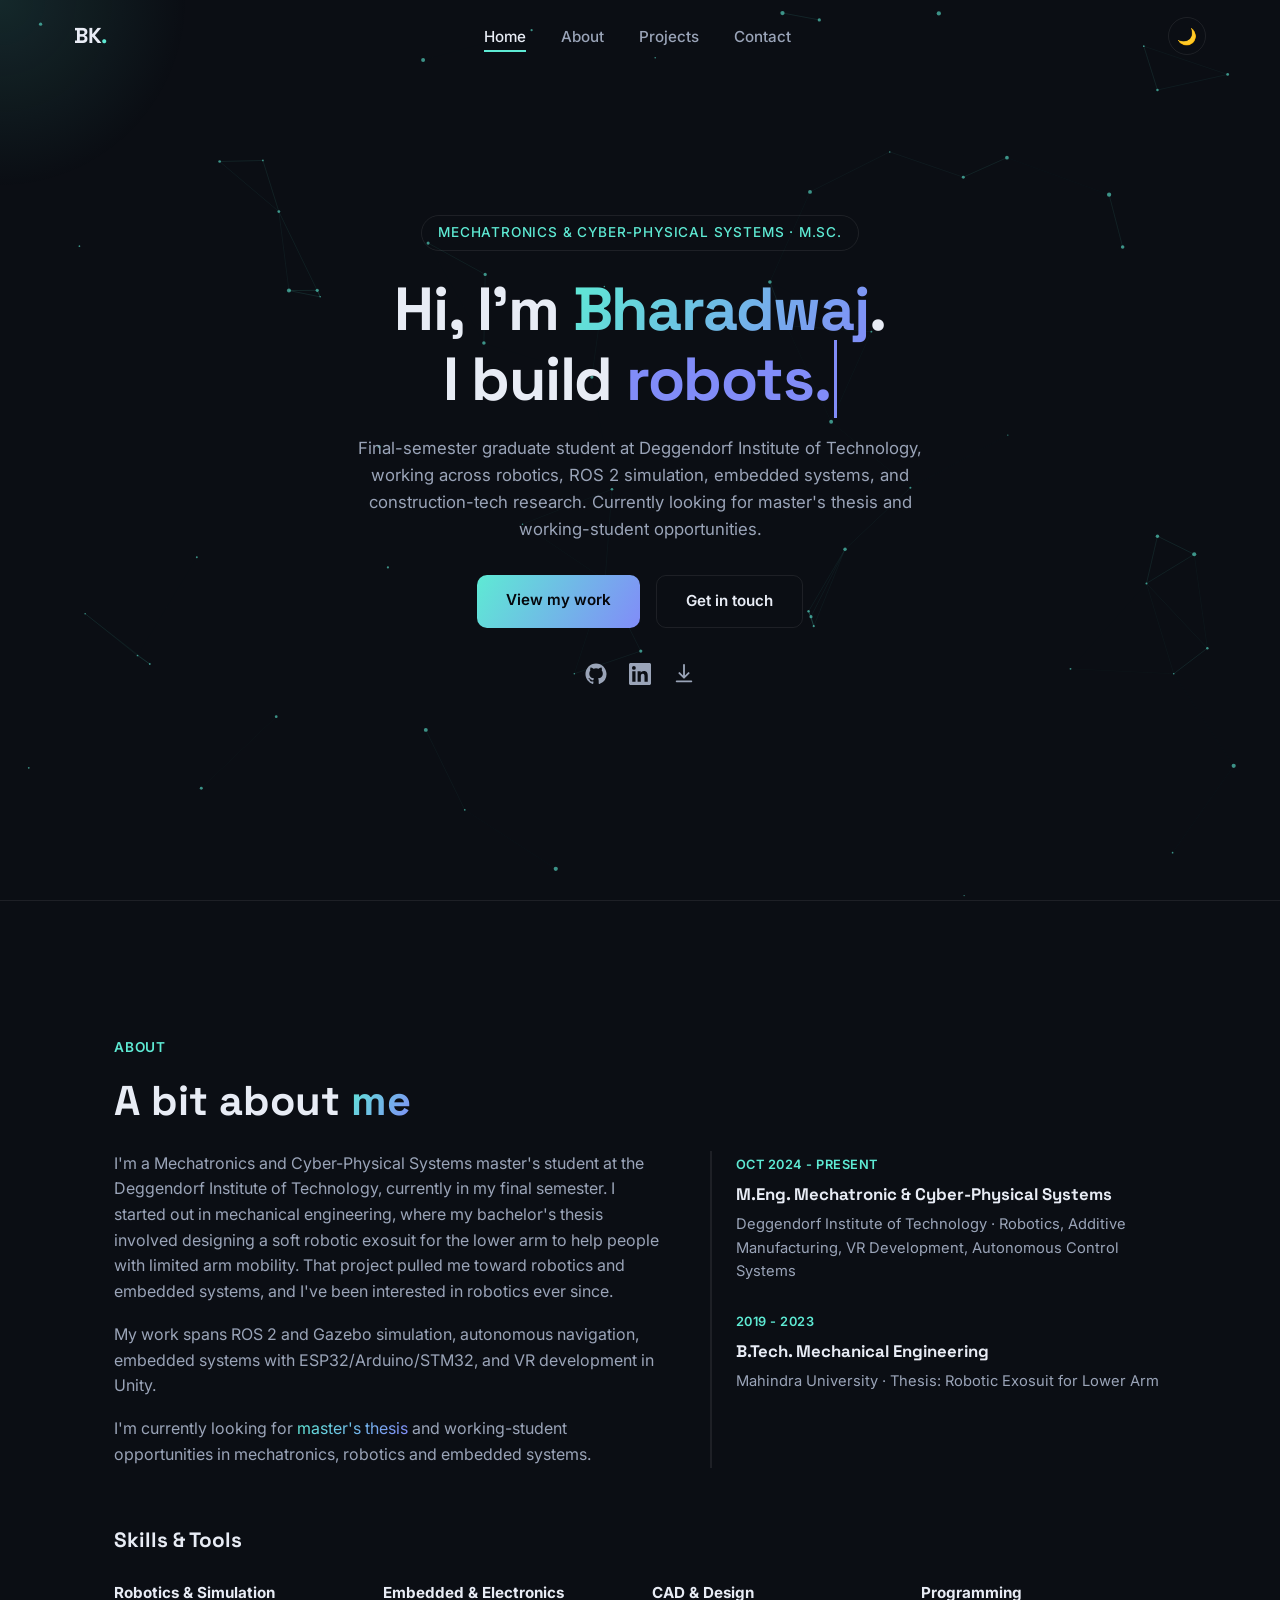
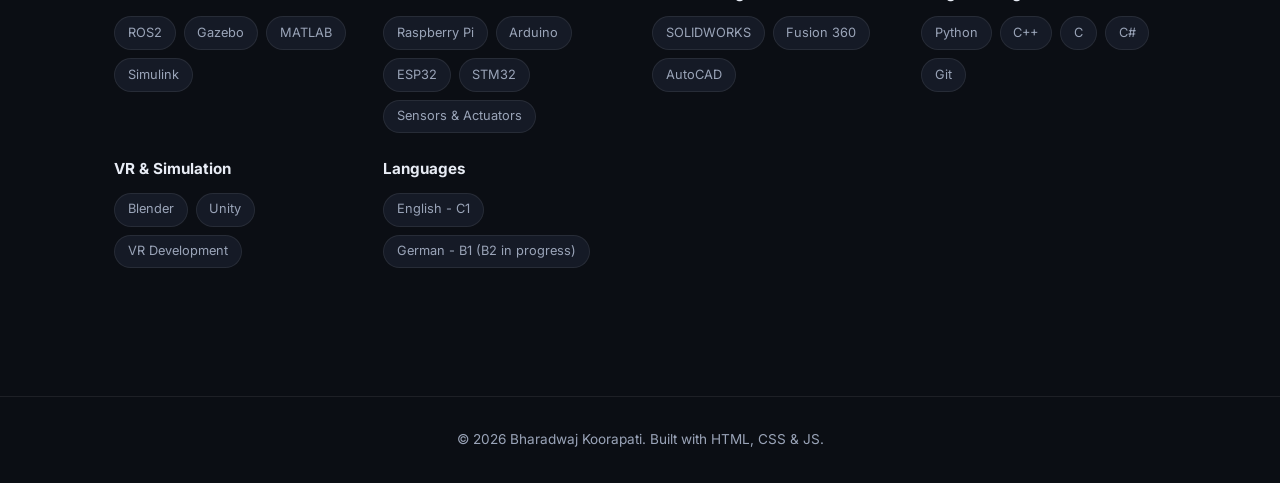
==== commit 0ef15642: "Full-page tabs with shared particle background Move particle canvas into a full-viewport .page-bg an" ====
--- a/index.html
+++ b/index.html
@@ -12,6 +12,9 @@
 <body>
 
   <div class="cursor-glow" id="cursorGlow"></div>
+      <div class="page-bg" aria-hidden="true">
+       <canvas id="particleCanvas"></canvas>
+     </div>
 
   <header class="navbar" id="navbar">
     <div class="nav-inner">
@@ -33,10 +36,7 @@
   </header>
 
   <main>
-    <section class="hero" id="home">
-      <div class="hero-bg" aria-hidden="true">
-        <canvas id="particleCanvas"></canvas>
-      </div>
+    <section class="hero tab-page visible-at-start" id="home">
 
       <div class="hero-content">
         <p class="hero-eyebrow reveal">Mechatronics &amp; Cyber-Physical Systems · M.Sc.</p>
@@ -71,12 +71,9 @@
         </div>
       </div>
 
-      <a href="#" class="scroll-indicator" data-goto-tab="about" aria-label="Scroll down">
-        <span></span>
-      </a>
     </section>
 
-    <section class="about-section" id="about">
+    <section class="about-section tab-page visible-at-start" id="about">
       <div class="section-inner">
         <p class="section-eyebrow reveal">About</p>
         <h2 class="section-title reveal">A bit about <span class="highlight">me</span></h2>
@@ -177,7 +174,7 @@
       </div>
     </section>
 
-    <section class="tab-panel projects-section" id="projects">
+    <section class="tab-panel projects-section tab-page" id="projects">
   <div class="section-inner">
     <p class="section-eyebrow reveal">Selected Work</p>
     <h2 class="section-title reveal">My <span class="highlight">Projects</span></h2>
@@ -305,7 +302,7 @@
   </div>
 </section>
 
-    <section class="contact-section" id="contact">
+    <section class="tab-panel contact-section tab-page" id="contact">
       <div class="section-inner">
         <p class="section-eyebrow reveal">Get In Touch</p>
         <h2 class="section-title reveal">Let's <span class="highlight">Connect</span></h2>
--- a/assets/css/style.css
+++ b/assets/css/style.css
@@ -886,4 +886,77 @@
   .project-detail-panel {
     padding: 1.75rem 1.25rem;
   }
+}
+
+/* =========================================================
+   PATCH 6: Full-page tabs with shared background (append to style.css)
+   ========================================================= */
+
+/* Shared full-viewport background for all pages */
+.page-bg {
+  position: fixed;
+  inset: 0;
+  z-index: -1;
+  background: var(--bg);
+  overflow: hidden;
+}
+
+.page-bg canvas {
+  width: 100%;
+  height: 100%;
+  display: block;
+}
+
+/* Every tab-page is a full-viewport section */
+.tab-page {
+  min-height: 100vh;
+  display: none;
+  padding-top: var(--nav-height);
+}
+
+/* Only visible-at-start pages show on initial load (Home + About) */
+.tab-page.visible-at-start {
+  display: block;
+}
+
+/* When a tab is active, it becomes the only visible page (except Home+About special case) */
+.tab-page.active-page {
+  display: block;
+}
+
+/* Hero keeps its flex centering */
+.hero.tab-page.active-page,
+.hero.tab-page.visible-at-start {
+  display: flex;
+  align-items: center;
+  justify-content: center;
+}
+
+/* Remove background from individual sections so the shared .page-bg is used */
+.about-section,
+.projects-section,
+.contact-section,
+.hero {
+  background: transparent;
+}
+
+/* Keep the rest of your section inner widths/padding */
+.section-inner {
+  max-width: 1100px;
+  margin: 0 auto;
+  padding: 5rem 1.5rem 3rem;
+}
+
+/* Make project/contact sections start right at top under navbar */
+.projects-section .section-inner,
+.contact-section .section-inner,
+.about-section .section-inner {
+  padding-top: 4rem;
+}
+
+/* Responsive tweak: on small screens, keep full-page behavior */
+@media (max-width: 760px) {
+  .tab-page {
+    min-height: 100vh;
+  }
 }
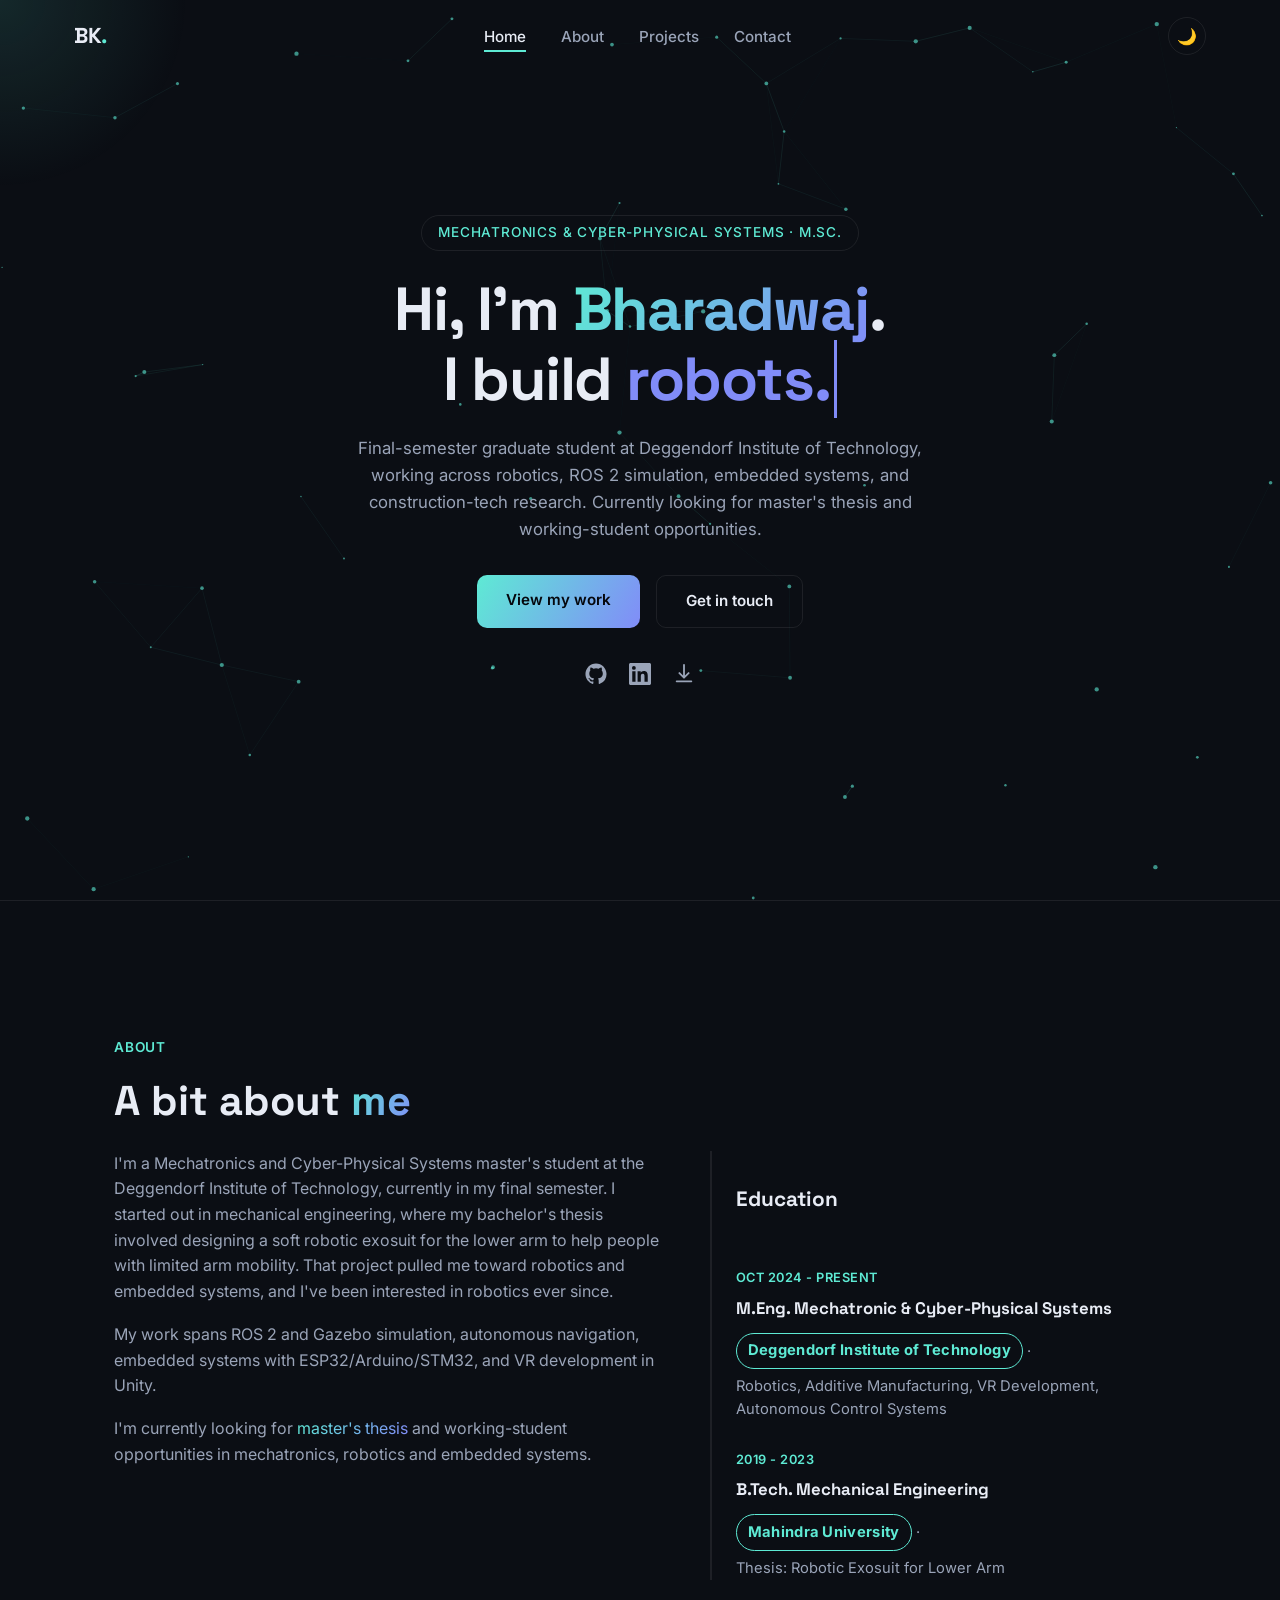
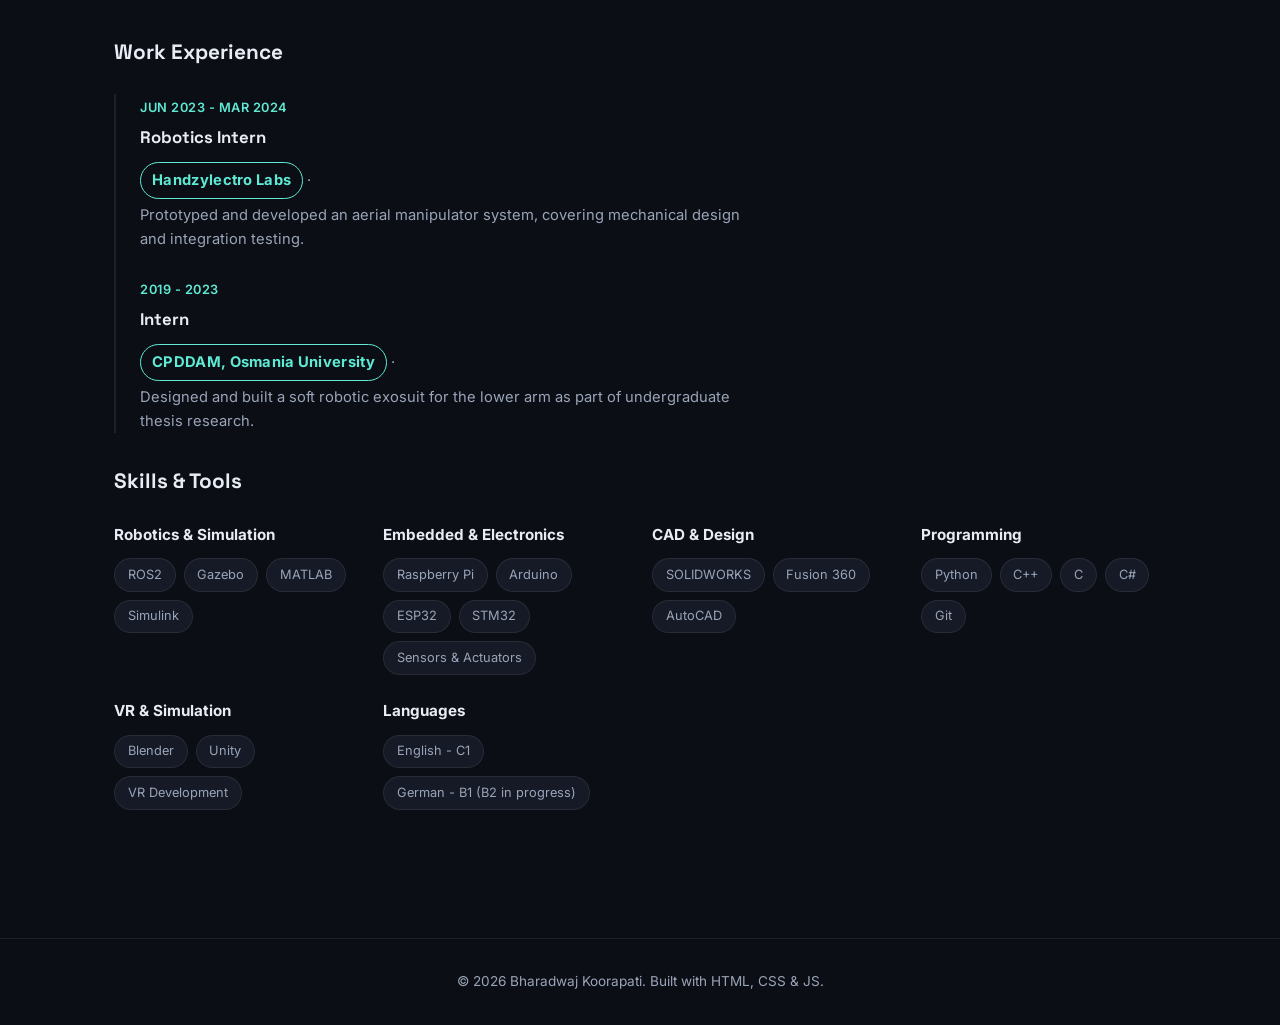
==== commit 4b98bdef: "Add Work Experience section and style tweaks Introduce a Work Experience block to the About section " ====
--- a/index.html
+++ b/index.html
@@ -101,18 +101,50 @@
           </div>
 
           <div class="about-timeline reveal">
+            <h3 class="skills-heading">Education</h3>
             <div class="timeline-item">
               <span class="timeline-date">Oct 2024 - Present</span>
               <h3>M.Eng. Mechatronic &amp; Cyber-Physical Systems</h3>
-              <p>Deggendorf Institute of Technology &middot; Robotics, Additive Manufacturing, VR Development, Autonomous Control Systems</p>
+              <p style="margin: 0.7rem 0 0.35rem;">
+                <a href="https://www.th-deg.de/" target="_blank" rel="noopener noreferrer"><strong style="display: inline-block; padding: 0.35rem 0.7rem; border: 1px solid currentColor; border-radius: 999px; color: var(--accent, #d97706); font-style: normal; letter-spacing: 0.02em;">Deggendorf Institute of Technology</strong></a>
+                <span aria-hidden="true">&middot;</span>
+              </p>
+              <p>Robotics, Additive Manufacturing, VR Development, Autonomous Control Systems</p>
             </div>
             <div class="timeline-item">
               <span class="timeline-date">2019 - 2023</span>
-              <h3>B.Tech. Mechanical Engineering</h3>
-              <p>Mahindra University &middot; Thesis: Robotic Exosuit for Lower Arm</p>
+              <h3>B.Tech. Mechanical Engineering</h3>              
+              <p style="margin: 0.7rem 0 0.35rem;">
+                <a href="https://www.mahindrauniversity.edu.in/" target="_blank" rel="noopener noreferrer"><strong style="display: inline-block; padding: 0.35rem 0.7rem; border: 1px solid currentColor; border-radius: 999px; color: var(--accent, #d97706); font-style: normal; letter-spacing: 0.02em;">Mahindra University</strong></a>
+                <span aria-hidden="true">&middot;</span>
+              </p>
+              <p>Thesis: Robotic Exosuit for Lower Arm</p>
             </div>
           </div>
         </div>
+        <div class="experience-block reveal">
+      <h3 class="skills-heading">Work Experience</h3>
+      <div class="about-timeline experience-timeline">
+        <div class="timeline-item">
+          <span class="timeline-date">Jun 2023 - Mar 2024</span>
+          <h3>Robotics Intern</h3>
+          <p style="margin: 0.7rem 0 0.35rem;">
+            <a href="https://www.handzylectro.com/" target="_blank" rel="noopener noreferrer"><strong style="display: inline-block; padding: 0.35rem 0.7rem; border: 1px solid currentColor; border-radius: 999px; color: var(--accent, #d97706); font-style: normal; letter-spacing: 0.02em;">Handzylectro Labs</strong></a>
+            <span aria-hidden="true">&middot;</span>
+          </p>
+          <p>Prototyped and developed an aerial manipulator system, covering mechanical design and integration testing.</p>
+        </div>
+        <div class="timeline-item">
+          <span class="timeline-date">2019 - 2023</span>
+          <h3>Intern</h3>
+          <p style="margin: 0.7rem 0 0.35rem;">
+            <a href="https://www.linkedin.com/in/cpddam-ou-992744194/" target="_blank" rel="noopener noreferrer"><strong style="display: inline-block; padding: 0.35rem 0.7rem; border: 1px solid currentColor; border-radius: 999px; color: var(--accent, #d97706); font-style: normal; letter-spacing: 0.02em;">CPDDAM, Osmania University</strong></a>
+            <span aria-hidden="true">&middot;</span>
+          </p>
+          <p>Designed and built a soft robotic exosuit for the lower arm as part of undergraduate thesis research.</p>
+        </div>
+      </div>
+    </div>
 
         <div class="skills-block reveal">
           <h3 class="skills-heading">Skills &amp; Tools</h3>
--- a/assets/css/style.css
+++ b/assets/css/style.css
@@ -411,6 +411,16 @@
   border-left: 2px solid var(--border);
   padding-left: 1.5rem;
 }
+/* PATCH: Work experience block in About section */
+.experience-block {
+  margin-top: 3rem;
+}
+.experience-block .skills-heading {
+  margin-bottom: 1.5rem;
+}
+.experience-timeline {
+  max-width: 640px;
+}
 
 .timeline-item h3 {
   font-family: var(--font-heading);
@@ -435,6 +445,7 @@
   font-family: var(--font-heading);
   font-size: 1.3rem;
   margin-bottom: 1.5rem;
+  margin-top: 2rem;
 }
 
 .skills-grid {
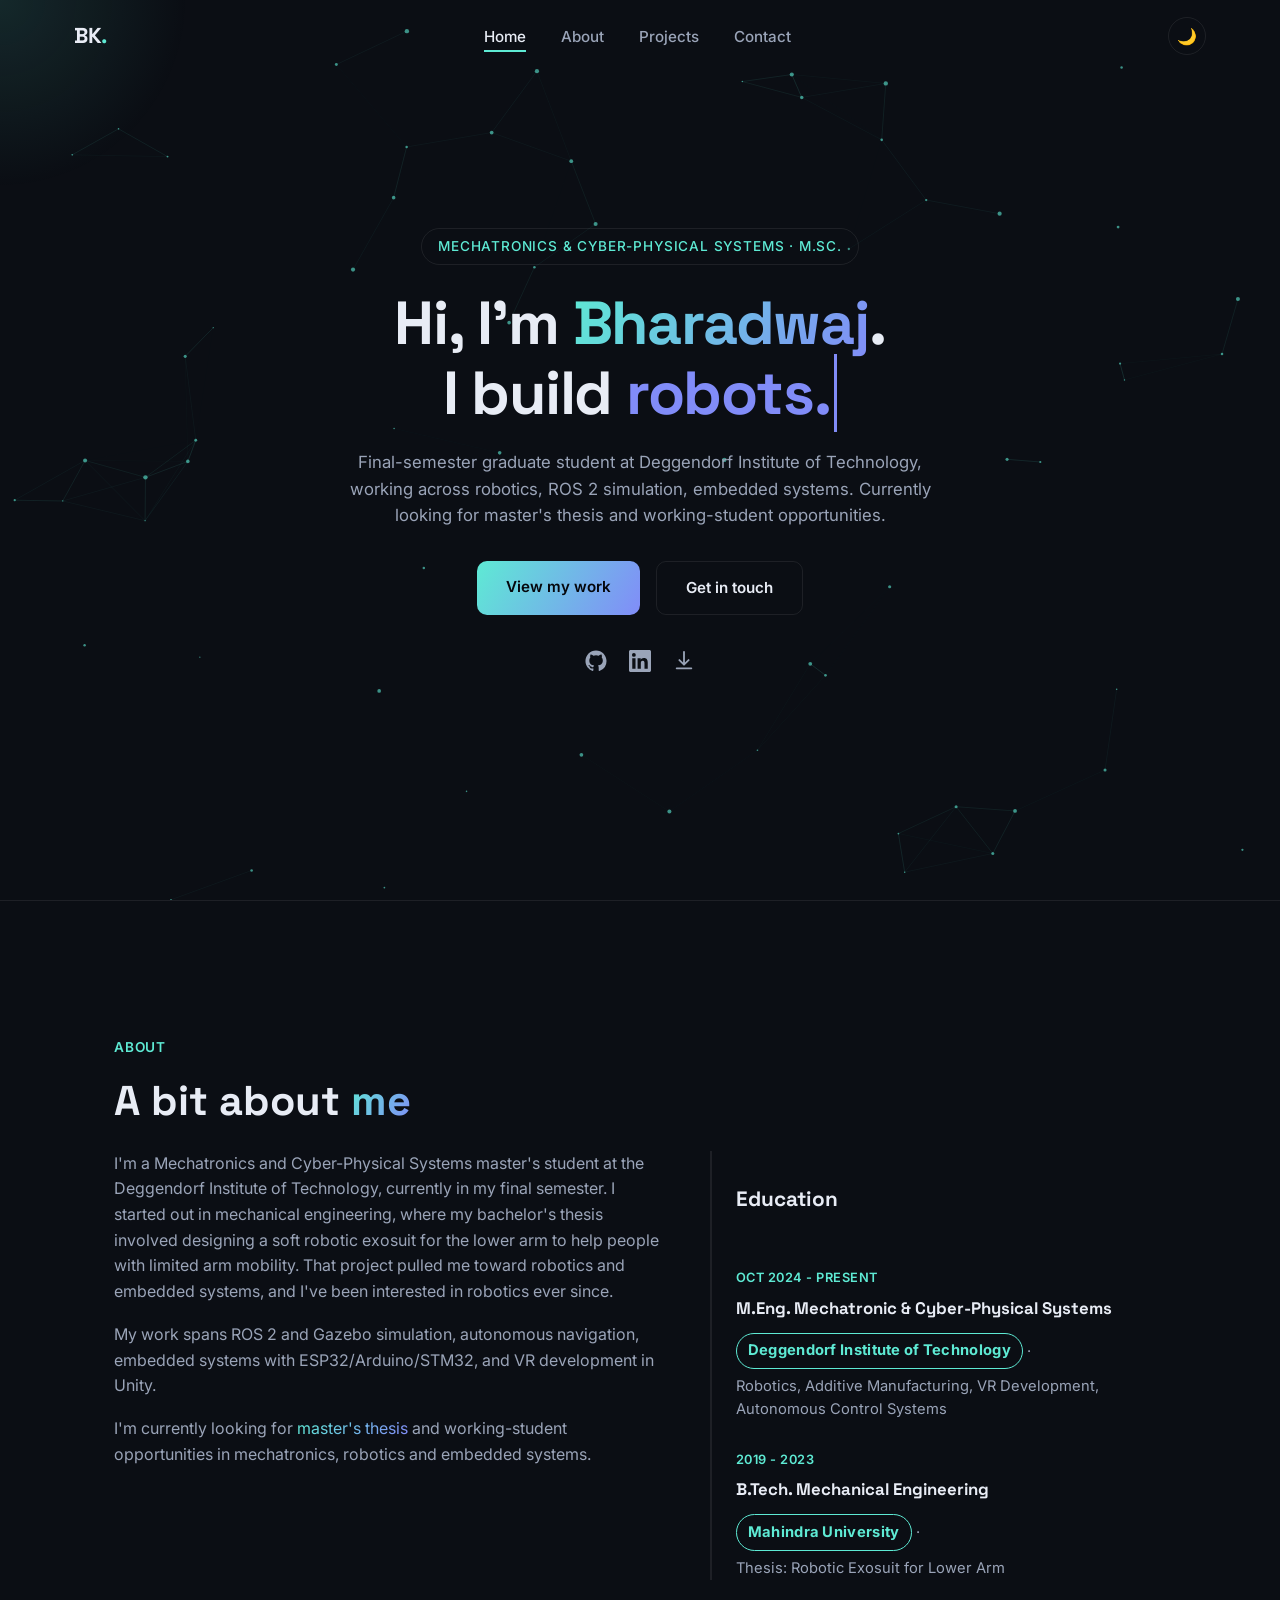
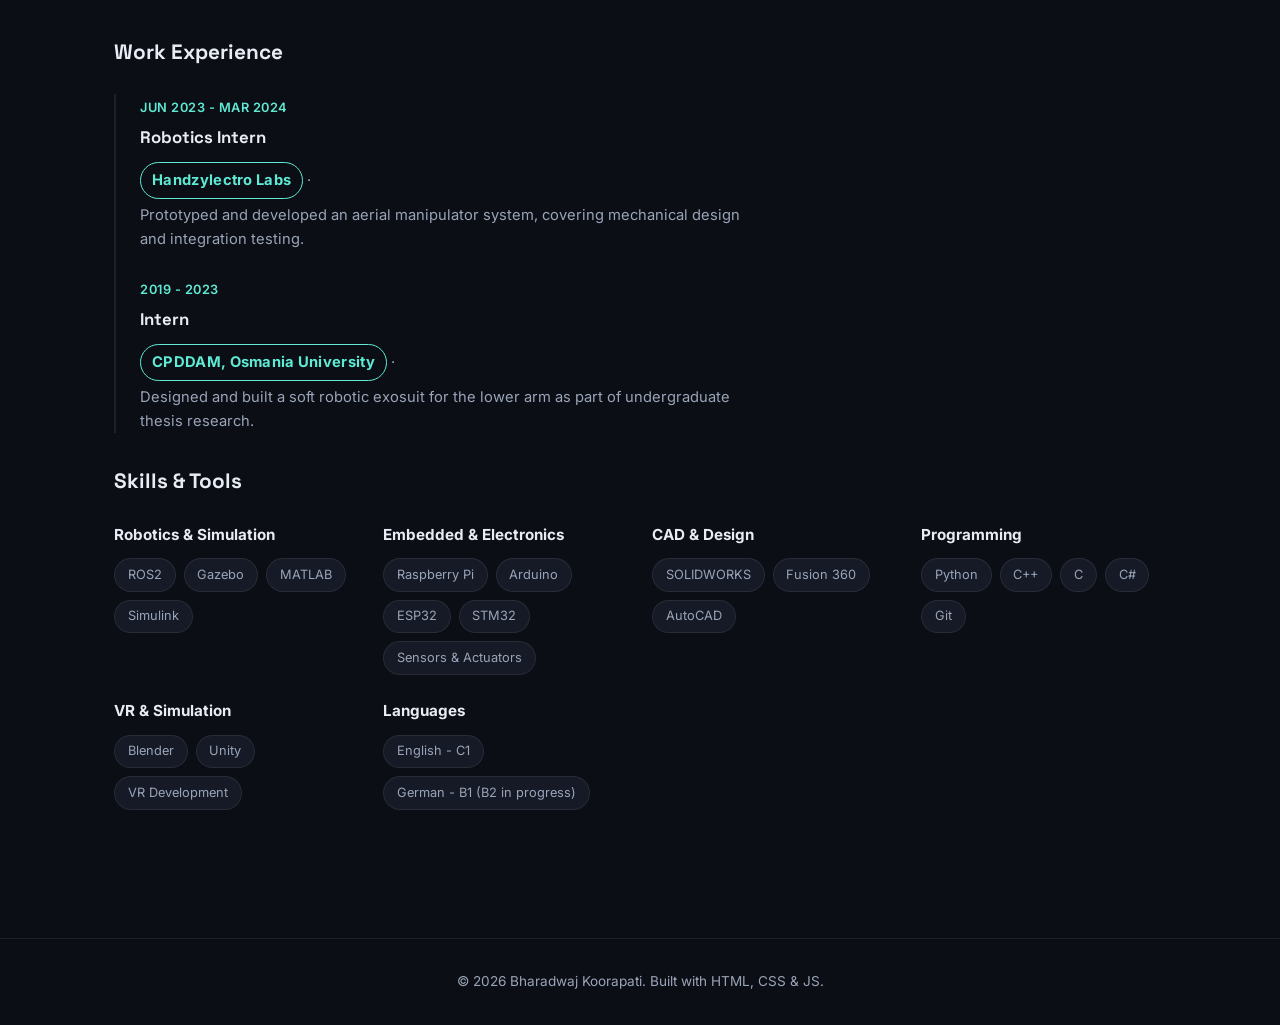
==== commit a559c5a4: "quick fixes" ====
--- a/index.html
+++ b/index.html
@@ -48,8 +48,7 @@
 
         <p class="hero-subtitle reveal">
           Final-semester graduate student at Deggendorf Institute of Technology,
-          working across robotics, ROS 2 simulation, embedded systems, and
-          construction-tech research. Currently looking for master's thesis
+          working across robotics, ROS 2 simulation, embedded systems. Currently looking for master's thesis
           and working-student opportunities.
         </p>
 
@@ -340,7 +339,7 @@
         <h2 class="section-title reveal">Let's <span class="highlight">Connect</span></h2>
         <p class="section-subtitle reveal">
           Open to master's thesis positions, working-student roles, and internships
-          in mechatronics, robotics, and construction technology. Feel free to reach out.
+          in Mechatronics, Robotics, Additive Manufacturing, and Embedded Systems. Feel free to reach out.
         </p>
 
         <div class="contact-grid">
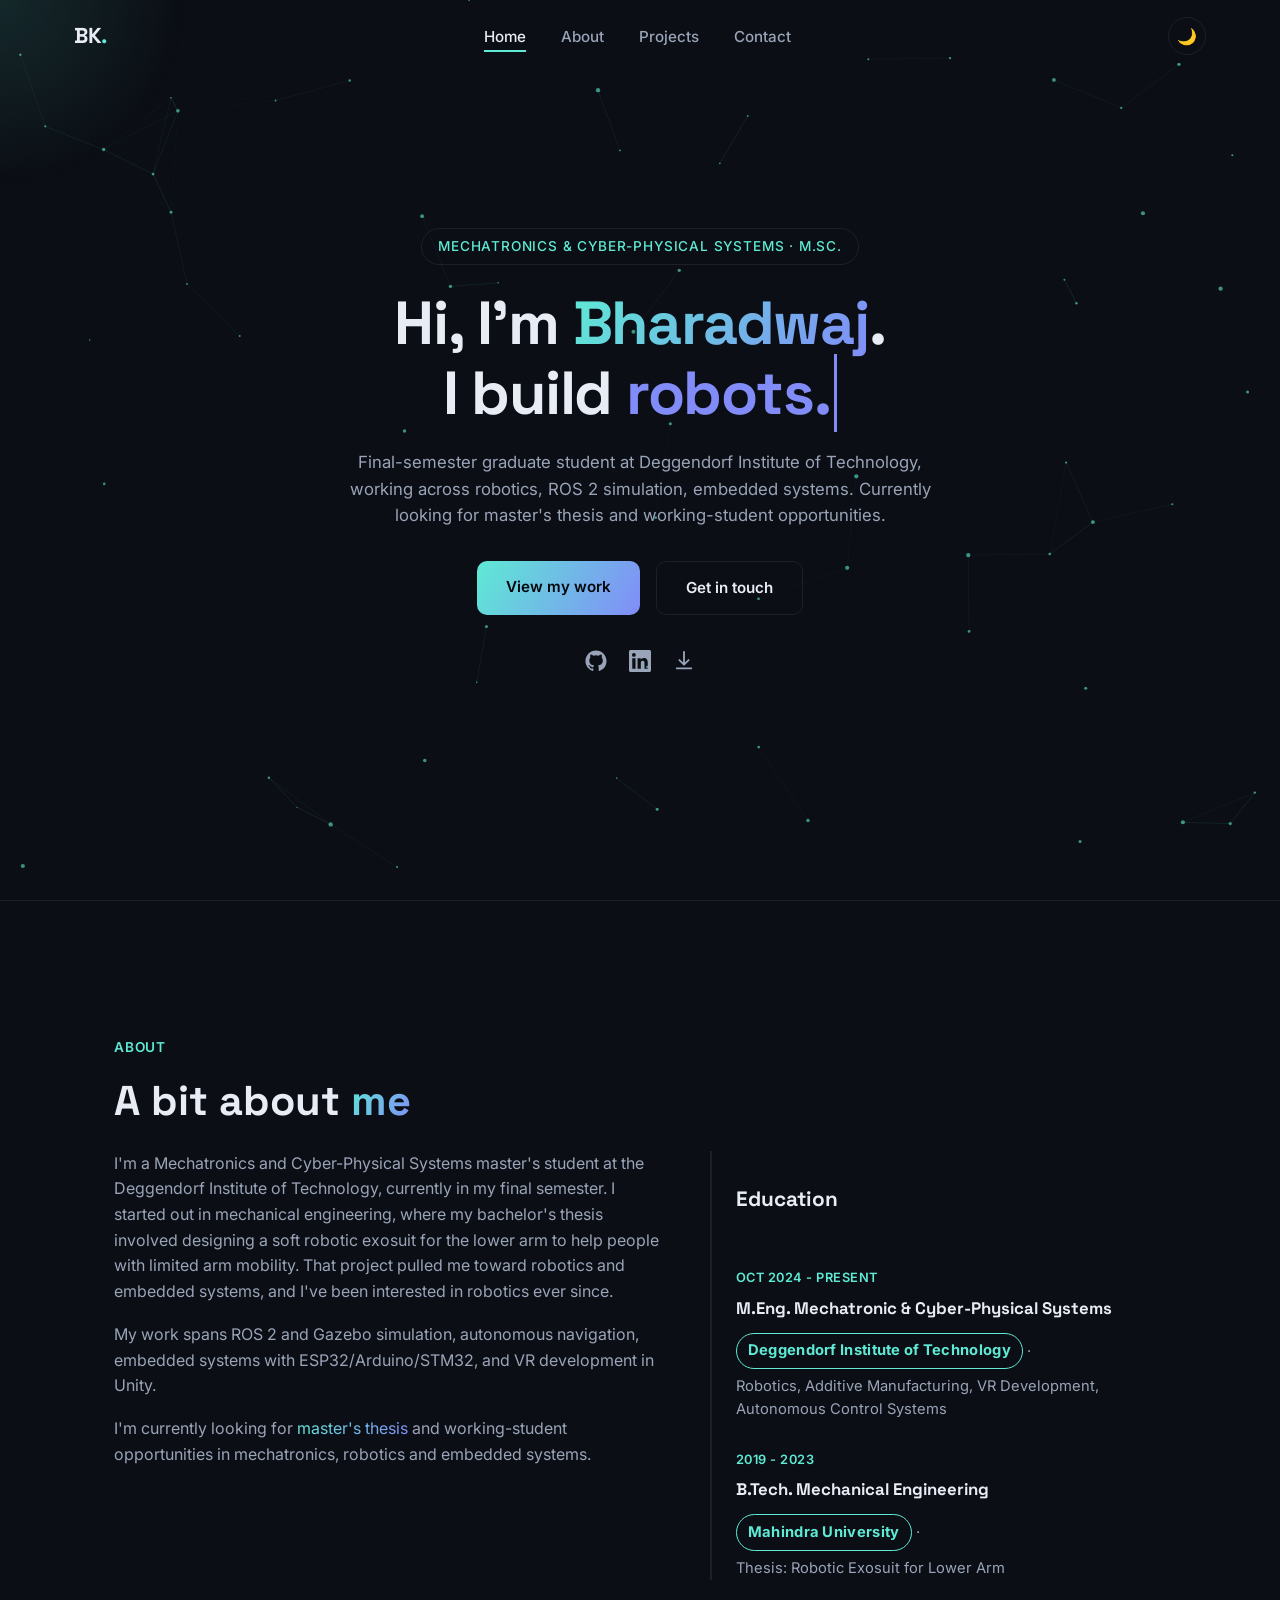
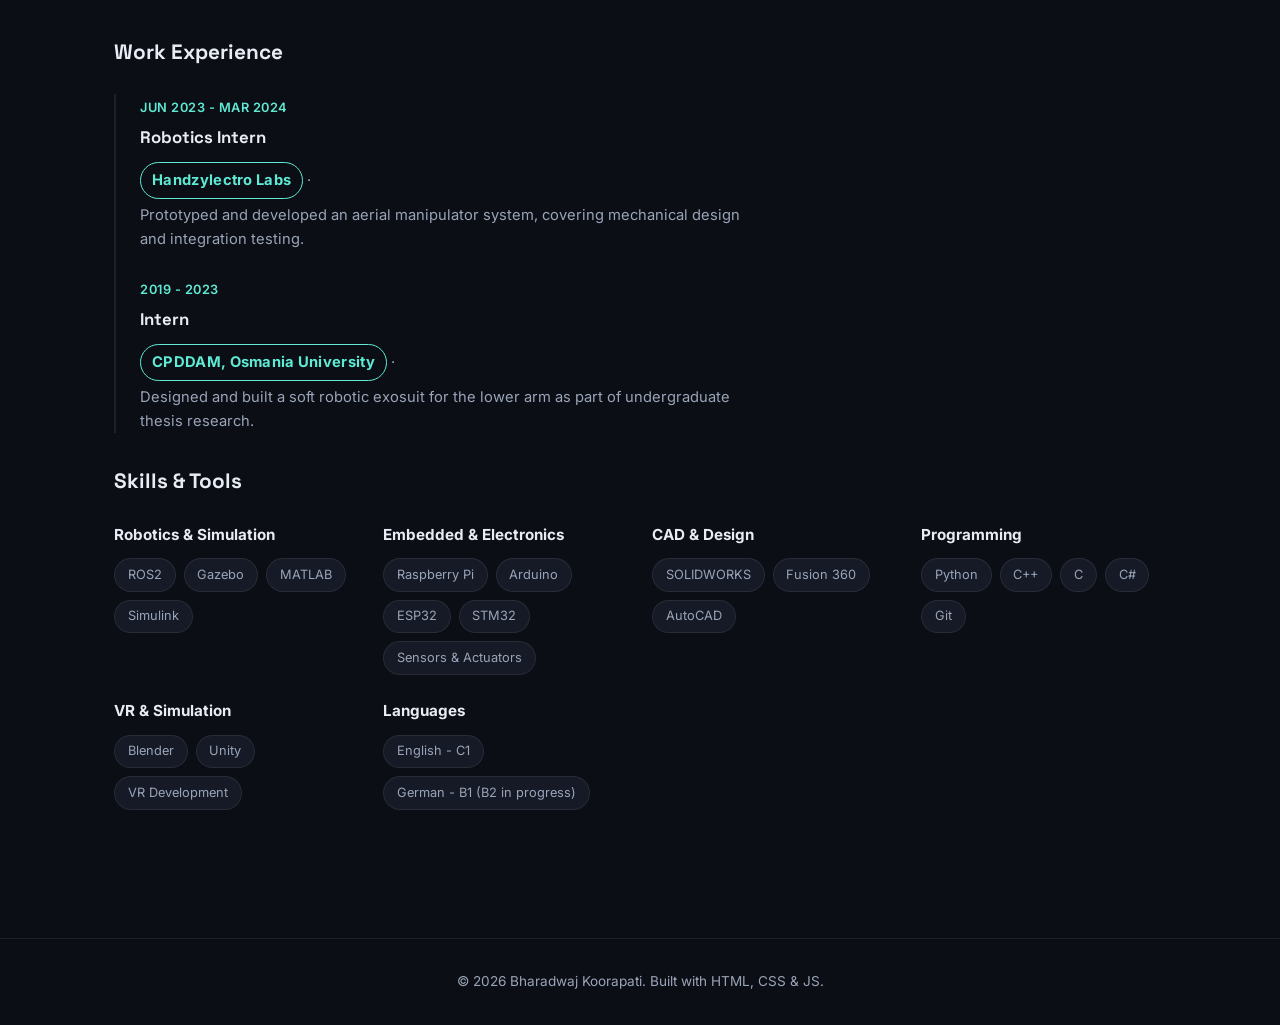
==== commit b40a9021: "Add project assets and update projects data Add CV PDF and numerous project images, and update proje" ====
--- a/index.html
+++ b/index.html
@@ -213,19 +213,57 @@
 
     <div class="project-grid">
 
+      <article class="project-card reveal" data-project="ros2-rover">
+        <div class="project-card-top">
+          <span class="project-tag-pill">Personal Project</span>
+          <span class="project-date">Ongoing</span>
+        </div>
+        <div class="project-thumb">
+          <img src="assets/images/projects/wip.png" alt="ROS 2 rover and sensor integration" loading="lazy">
+        </div>
+        <h3>ROS 2 Rover &amp; Sensor Integration</h3>
+        <p>Personal ROS 2 rover integrating sensors to enable SLAM and navigation using LiDAR, IMU, and camera data</p>
+        <div class="project-stack">
+          <span class="tag">ROS 2</span>
+          <span class="tag">Gazebo</span>
+          <span class="tag">RViz</span>
+        </div>
+        <button class="project-link project-open-btn" data-project="ros2-rover">View details &rarr;</button>
+      </article>
+
+      <article class="project-card reveal" data-project="gear-design">
+        <div class="project-card-top">
+          <span class="project-tag-pill">3D Printing</span>
+          <span class="project-date">Feb 2026 - Jul 2026</span>
+        </div>
+        <div class="project-thumb">
+          <img src="assets/images/projects/gear/gear-design-thumb.jpg" alt="Parametric beveloid gear design" loading="lazy">
+        </div>
+        <h3>Parametric Beveloid Gear Design</h3>
+        <p>Parametric beveloid and conical involute gear design using MATLAB and Lua in IceSL for 3D printing.</p>
+        <div class="project-stack">
+          <span class="tag">MATLAB</span>
+          <span class="tag">Lua</span>
+          <span class="tag">3D Printing</span>
+        </div>
+        <button class="project-link project-open-btn" data-project="gear-design">View details &rarr;</button>
+      </article>   
+
+
+    
       <article class="project-card reveal" data-project="robodog">
         <div class="project-card-top">
           <span class="project-tag-pill">Robotics</span>
           <span class="project-date">Oct 2025 - Jan 2026</span>
         </div>
         <div class="project-thumb">
-          <img src="assets/images/projects/robodog-thumb.jpg" alt="Robo-dog navigation system" loading="lazy">
+          <img src="assets/images/projects/dog/robodog-thumb.jpeg" alt="Robo-dog navigation system" loading="lazy">
         </div>
         <h3>Autonomous Robo-Dog Navigation System</h3>
         <p>Embedded autonomous navigation for a quadruped robot using ESP32 and multi-sensor localization.</p>
         <div class="project-stack">
           <span class="tag">ESP32</span>
-          <span class="tag">Arduino</span>
+          <span class="tag">ESP32-CAM</span>
           <span class="tag">Sensors</span>
         </div>
         <button class="project-link project-open-btn" data-project="robodog">View details &rarr;</button>
@@ -237,9 +275,9 @@
           <span class="project-date">Jul 2025</span>
         </div>
         <div class="project-thumb">
-          <img src="assets/images/projects/vr-pedestrian-thumb.jpg" alt="VR pedestrian perspective simulation" loading="lazy">
-        </div>
-        <h3>VR Project: "Pedestrian Perspective"</h3>
+          <img src="assets/images/projects/vr/vrbone.png" alt="VR pedestrian perspective simulation" loading="lazy">
+        </div>
+        <h3>VR Project: "Pedestrian Simulator"</h3>
         <p>Realistic VR simulation immersing users in a pedestrian's point of view to improve road safety.</p>
         <div class="project-stack">
           <span class="tag">Unity</span>
@@ -255,7 +293,7 @@
           <span class="project-date">Jun 2023 - Mar 2024</span>
         </div>
         <div class="project-thumb">
-          <img src="assets/images/projects/aerial-manipulator-thumb.jpg" alt="Aerial manipulator project" loading="lazy">
+          <img src="assets/images/projects/aerial-man/aerial-manipulator-thumb.png" alt="Aerial manipulator project" loading="lazy">
         </div>
         <h3>Aerial Manipulator Project</h3>
         <p>Prototyped and developed an aerial manipulator system as a Robotics Intern at Handzylectro Labs.</p>
@@ -272,7 +310,7 @@
           <span class="project-date">2019 - 2023</span>
         </div>
         <div class="project-thumb">
-          <img src="assets/images/projects/exosuit-thumb.jpg" alt="Robotic exosuit for lower arm" loading="lazy">
+          <img src="assets/images/projects/exosuit/exosuit.jpg" alt="Robotic exosuit for lower arm" loading="lazy">
         </div>
         <h3>Robotic Exosuit for Lower Arm</h3>
         <p>Bachelor's thesis: a soft exosuit empowering individuals with disabled arms in daily activities.</p>
@@ -281,40 +319,6 @@
           <span class="tag">Soft Robotics</span>
         </div>
         <button class="project-link project-open-btn" data-project="exosuit">View details &rarr;</button>
-      </article>
-
-      <article class="project-card reveal" data-project="gear-design">
-        <div class="project-card-top">
-          <span class="project-tag-pill">Personal Project</span>
-          <span class="project-date">Ongoing</span>
-        </div>
-        <div class="project-thumb">
-          <img src="assets/images/projects/gear-design-thumb.jpg" alt="Parametric gear design toolkit" loading="lazy">
-        </div>
-        <h3>Parametric Gear Design Toolkit</h3>
-        <p>Parametric beveloid and conical gear design using MATLAB and Lua for manufacturable geometries.</p>
-        <div class="project-stack">
-          <span class="tag">MATLAB</span>
-          <span class="tag">Lua</span>
-        </div>
-        <button class="project-link project-open-btn" data-project="gear-design">View details &rarr;</button>
-      </article>
-
-      <article class="project-card reveal" data-project="ros2-rover">
-        <div class="project-card-top">
-          <span class="project-tag-pill">Personal Project</span>
-          <span class="project-date">Ongoing</span>
-        </div>
-        <div class="project-thumb">
-          <img src="assets/images/projects/ros2-rover-thumb.jpg" alt="ROS 2 rover and sensor integration" loading="lazy">
-        </div>
-        <h3>ROS 2 Rover &amp; Sensor Integration</h3>
-        <p>Personal ROS 2 rover integrating sensors and micro-ROS over ESP32 for navigation-stack fundamentals.</p>
-        <div class="project-stack">
-          <span class="tag">ROS 2</span>
-          <span class="tag">Gazebo</span>
-        </div>
-        <button class="project-link project-open-btn" data-project="ros2-rover">View details &rarr;</button>
       </article>
 
     </div>
@@ -352,9 +356,9 @@
               <span class="contact-icon">&#128188;</span>
               <span>linkedin.com/Bharadwaj-Koorapati</span>
             </a>
-            <a href="https://github.com/YOUR_GITHUB" target="_blank" rel="noopener" class="contact-item">
+            <a href="https://github.com/bharadwajkoorapati" target="_blank" rel="noopener" class="contact-item">
               <span class="contact-icon">&#128187;</span>
-              <span>github.com/YOUR_GITHUB</span>
+              <span>github.com/bharadwajkoorapati</span>
             </a>
             <div class="contact-item contact-item-static">
               <span class="contact-icon">&#128205;</span>
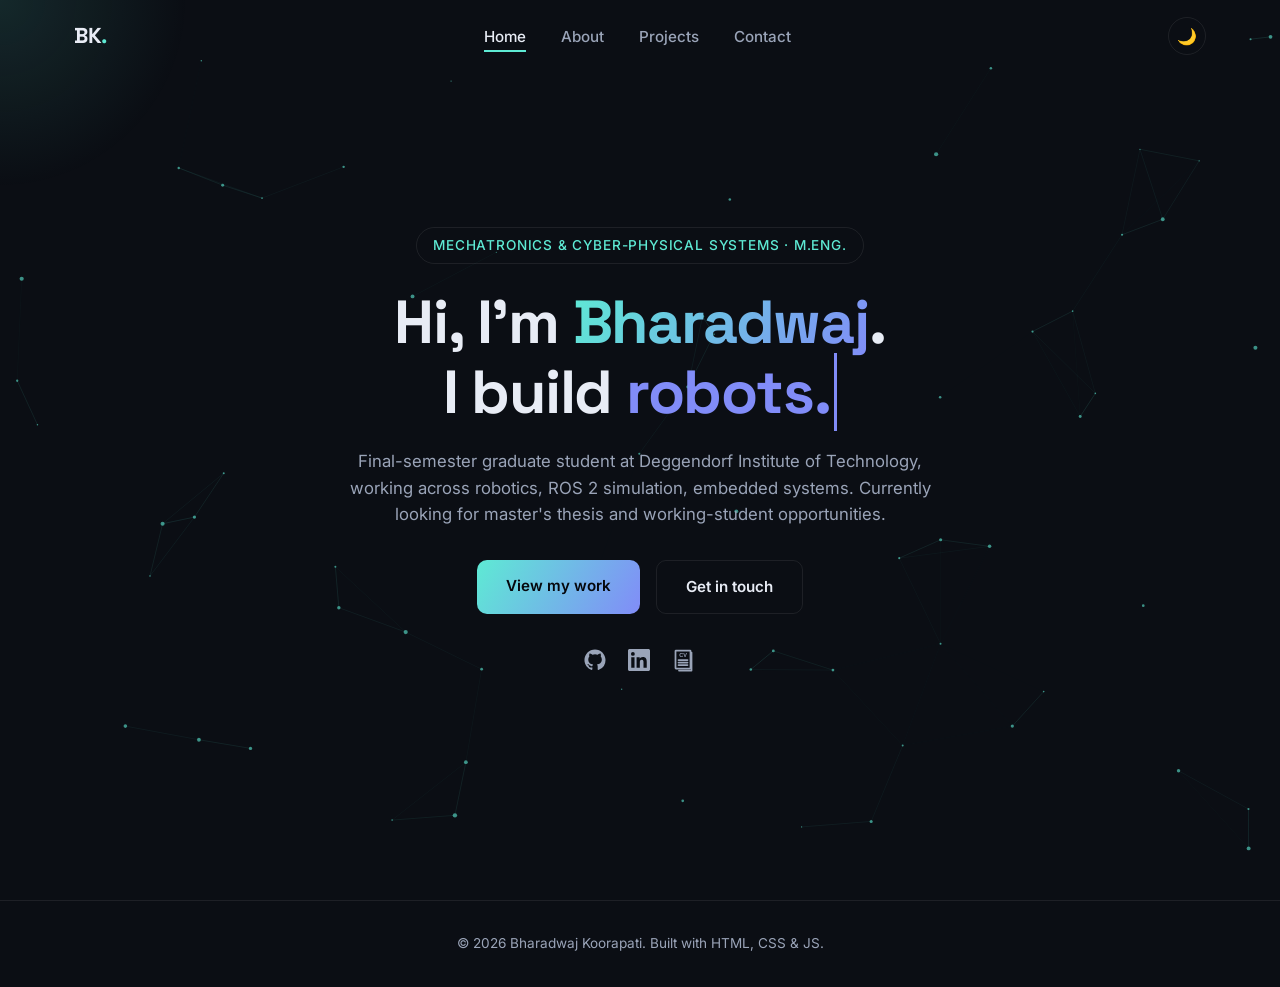
==== commit af951957: "Refresh profile branding and links Updated the portfolio profile to reflect the current academic tit" ====
--- a/index.html
+++ b/index.html
@@ -39,7 +39,7 @@
     <section class="hero tab-page visible-at-start" id="home">
 
       <div class="hero-content">
-        <p class="hero-eyebrow reveal">Mechatronics &amp; Cyber-Physical Systems · M.Sc.</p>
+        <p class="hero-eyebrow reveal">Mechatronics &amp; Cyber-Physical Systems · M.Eng.</p>
 
         <h1 class="hero-title reveal">
           Hi, I'm <span class="highlight">Bharadwaj</span>.<br>
@@ -58,21 +58,37 @@
         </div>
 
         <div class="hero-socials reveal">
-          <a href="https://github.com/YOUR_GITHUB" target="_blank" rel="noopener" aria-label="GitHub">
+          <a href="https://github.com/bharadwajkoorapati" target="_blank" rel="noopener" aria-label="GitHub">
             <svg viewBox="0 0 24 24" width="22" height="22"><path fill="currentColor" d="M12 .5C5.73.5.5 5.73.5 12c0 5.02 3.29 9.28 7.86 10.78.58.1.79-.25.79-.56v-2.16c-3.2.7-3.87-1.36-3.87-1.36-.52-1.33-1.28-1.68-1.28-1.68-1.05-.72.08-.7.08-.7 1.16.08 1.77 1.2 1.77 1.2 1.03 1.77 2.7 1.26 3.36.96.1-.75.4-1.26.72-1.55-2.56-.29-5.25-1.28-5.25-5.7 0-1.26.45-2.3 1.19-3.11-.12-.29-.52-1.46.11-3.05 0 0 .97-.31 3.18 1.18a11.1 11.1 0 0 1 5.79 0c2.2-1.49 3.17-1.18 3.17-1.18.64 1.59.24 2.76.12 3.05.74.81 1.19 1.85 1.19 3.11 0 4.43-2.7 5.41-5.27 5.7.42.36.78 1.08.78 2.18v3.23c0 .31.21.67.8.56A11.5 11.5 0 0 0 23.5 12C23.5 5.73 18.27.5 12 .5Z"/></svg>
           </a>
-          <a href="https://linkedin.com/Bharadwaj-Koorapati" target="_blank" rel="noopener" aria-label="LinkedIn">
+          <a href="https://linkedin.com/in/Bharadwaj-Koorapati" target="_blank" rel="noopener" aria-label="LinkedIn">
             <svg viewBox="0 0 24 24" width="22" height="22"><path fill="currentColor" d="M20.45 20.45h-3.55v-5.57c0-1.33-.02-3.03-1.85-3.03-1.85 0-2.14 1.44-2.14 2.94v5.66H9.36V9h3.41v1.56h.05c.47-.9 1.63-1.85 3.36-1.85 3.6 0 4.27 2.37 4.27 5.45v6.29ZM5.34 7.43a2.07 2.07 0 1 1 0-4.14 2.07 2.07 0 0 1 0 4.14ZM7.12 20.45H3.56V9h3.56v11.45ZM22.22 0H1.77C.79 0 0 .77 0 1.73v20.54C0 23.23.79 24 1.77 24h20.45c.98 0 1.78-.77 1.78-1.73V1.73C24 .77 23.2 0 22.22 0Z"/></svg>
           </a>
           <a href="assets/cv/Bharadwaj_Koorapati_CV.pdf" target="_blank" rel="noopener" aria-label="Download CV">
-            <svg viewBox="0 0 24 24" width="22" height="22"><path fill="currentColor" d="M12 1a1 1 0 0 1 1 1v11.59l3.3-3.3a1 1 0 1 1 1.4 1.42l-5 5a1 1 0 0 1-1.4 0l-5-5a1 1 0 1 1 1.4-1.42l3.3 3.3V2a1 1 0 0 1 1-1ZM4 21a1 1 0 0 1 0-2h16a1 1 0 0 1 0 2H4Z"/></svg>
+            <svg xmlns="http://www.w3.org/2000/svg" viewBox="0 0 24 24" width="24" height="24" fill="none" stroke="currentColor" stroke-width="1.75" stroke-linecap="round" stroke-linejoin="round">
+              <!-- Back page shadow/outline -->
+              <path d="M7 21.5h12.5V3.5" />
+              
+              <!-- Main front document -->
+              <rect x="3.5" y="1.5" width="15" height="18" rx="0.5" />
+              
+              <!-- "CV" Text Header -->
+              <text x="11" y="7.5" font-family="Arial, sans-serif" font-weight="bold" font-size="5.5" text-anchor="middle" fill="currentColor" stroke="none">CV</text>
+              
+              <!-- Document Lines -->
+              <line x1="6.5" y1="11" x2="15.5" y2="11" />
+              <line x1="6.5" y1="13.5" x2="15.5" y2="13.5" />
+              <line x1="6.5" y1="16" x2="15.5" y2="16" />
+            </svg>
+
+            <!-- <svg viewBox="0 0 24 24" width="22" height="22"><path fill="currentColor" d="M12 1a1 1 0 0 1 1 1v11.59l3.3-3.3a1 1 0 1 1 1.4 1.42l-5 5a1 1 0 0 1-1.4 0l-5-5a1 1 0 1 1 1.4-1.42l3.3 3.3V2a1 1 0 0 1 1-1ZM4 21a1 1 0 0 1 0-2h16a1 1 0 0 1 0 2H4Z"/></svg> -->
           </a>
         </div>
       </div>
 
     </section>
 
-    <section class="about-section tab-page visible-at-start" id="about">
+    <section class="about-section tab-page" id="about">
       <div class="section-inner">
         <p class="section-eyebrow reveal">About</p>
         <h2 class="section-title reveal">A bit about <span class="highlight">me</span></h2>
@@ -90,7 +106,7 @@
             </p>
             <p>
               My work spans ROS 2 and Gazebo simulation, autonomous navigation,
-              embedded systems with ESP32/Arduino/STM32, and VR development in
+              embedded systems with ESP32/Raspberry Pi/STM32, CAD modeling, 3D printing and VR development in
               Unity.
             </p>
             <p>
@@ -134,7 +150,7 @@
           <p>Prototyped and developed an aerial manipulator system, covering mechanical design and integration testing.</p>
         </div>
         <div class="timeline-item">
-          <span class="timeline-date">2019 - 2023</span>
+          <span class="timeline-date">Oct 2022 - Dec 2022</span>
           <h3>Intern</h3>
           <p style="margin: 0.7rem 0 0.35rem;">
             <a href="https://www.linkedin.com/in/cpddam-ou-992744194/" target="_blank" rel="noopener noreferrer"><strong style="display: inline-block; padding: 0.35rem 0.7rem; border: 1px solid currentColor; border-radius: 999px; color: var(--accent, #d97706); font-style: normal; letter-spacing: 0.02em;">CPDDAM, Osmania University</strong></a>
@@ -353,18 +369,31 @@
               <span>bharadwajkoorapati@gmail.com</span>
             </a>
             <a href="https://linkedin.com/Bharadwaj-Koorapati" target="_blank" rel="noopener" class="contact-item">
-              <span class="contact-icon">&#128188;</span>
+              <svg viewBox="0 0 24 24" width="22" height="22"><path fill="currentColor" d="M20.45 20.45h-3.55v-5.57c0-1.33-.02-3.03-1.85-3.03-1.85 0-2.14 1.44-2.14 2.94v5.66H9.36V9h3.41v1.56h.05c.47-.9 1.63-1.85 3.36-1.85 3.6 0 4.27 2.37 4.27 5.45v6.29ZM5.34 7.43a2.07 2.07 0 1 1 0-4.14 2.07 2.07 0 0 1 0 4.14ZM7.12 20.45H3.56V9h3.56v11.45ZM22.22 0H1.77C.79 0 0 .77 0 1.73v20.54C0 23.23.79 24 1.77 24h20.45c.98 0 1.78-.77 1.78-1.73V1.73C24 .77 23.2 0 22.22 0Z"/></svg>
               <span>linkedin.com/Bharadwaj-Koorapati</span>
             </a>
             <a href="https://github.com/bharadwajkoorapati" target="_blank" rel="noopener" class="contact-item">
-              <span class="contact-icon">&#128187;</span>
+              <svg viewBox="0 0 24 24" width="22" height="22"><path fill="currentColor" d="M12 .5C5.73.5.5 5.73.5 12c0 5.02 3.29 9.28 7.86 10.78.58.1.79-.25.79-.56v-2.16c-3.2.7-3.87-1.36-3.87-1.36-.52-1.33-1.28-1.68-1.28-1.68-1.05-.72.08-.7.08-.7 1.16.08 1.77 1.2 1.77 1.2 1.03 1.77 2.7 1.26 3.36.96.1-.75.4-1.26.72-1.55-2.56-.29-5.25-1.28-5.25-5.7 0-1.26.45-2.3 1.19-3.11-.12-.29-.52-1.46.11-3.05 0 0 .97-.31 3.18 1.18a11.1 11.1 0 0 1 5.79 0c2.2-1.49 3.17-1.18 3.17-1.18.64 1.59.24 2.76.12 3.05.74.81 1.19 1.85 1.19 3.11 0 4.43-2.7 5.41-5.27 5.7.42.36.78 1.08.78 2.18v3.23c0 .31.21.67.8.56A11.5 11.5 0 0 0 23.5 12C23.5 5.73 18.27.5 12 .5Z"/></svg>
               <span>github.com/bharadwajkoorapati</span>
             </a>
+            <a href="assets/cv/Bharadwaj_Koorapati_CV.pdf" target="_blank" rel="noopener" aria-label="Download CV" class="contact-item">
+              <svg xmlns="http://www.w3.org/2000/svg" viewBox="0 0 24 24" width="24" height="24" fill="none" stroke="currentColor" stroke-width="1.75" stroke-linecap="round" stroke-linejoin="round">
+              <path d="M7 21.5h12.5V3.5" />
+              <rect x="3.5" y="1.5" width="15" height="18" rx="0.5" />
+              <text x="11" y="7.5" font-family="Arial, sans-serif" font-weight="bold" font-size="5.5" text-anchor="middle" fill="currentColor" stroke="none">CV</text>
+              <line x1="6.5" y1="11" x2="15.5" y2="11" />
+              <line x1="6.5" y1="13.5" x2="15.5" y2="13.5" />
+              <line x1="6.5" y1="16" x2="15.5" y2="16" />
+            </svg>
+              <span>My CV</span>
+            </a>
             <div class="contact-item contact-item-static">
-              <span class="contact-icon">&#128205;</span>
+              <svg viewBox="0 0 24 24" width="22" height="22"><path fill="currentColor" d="M12 2C8.13 2 5 5.13 5 9c0 5.25 7 13 7 13s7-7.75 7-13c0-3.87-3.13-7-7-7zm0 9.5c-1.38 0-2.5-1.12-2.5-2.5s1.12-2.5 2.5-2.5 2.5 1.12 2.5 2.5-1.12 2.5-2.5 2.5z"/></svg>
               <span>Deggendorf, Germany</span>
             </div>
           </div>
+            
+          
 
           <!-- <form class="contact-form" id="contactForm" action="https://formspree.io/f/YOUR_FORM_ID" method="POST">
             <div class="form-row">
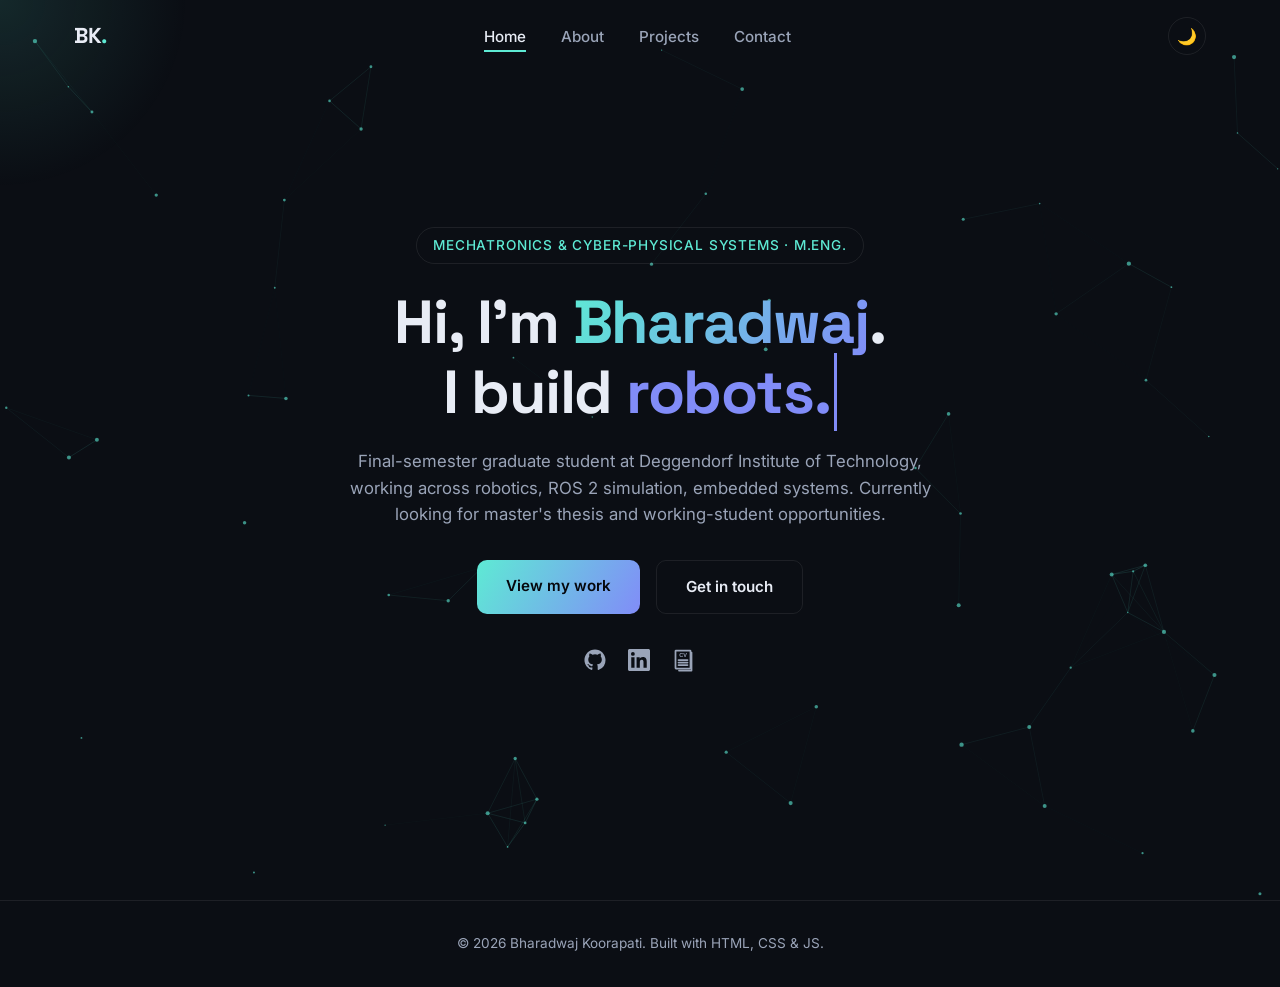
==== commit 2e5fafad: "fixed linkedin link" ====
--- a/index.html
+++ b/index.html
@@ -368,9 +368,9 @@
               <span class="contact-icon">&#9993;</span>
               <span>bharadwajkoorapati@gmail.com</span>
             </a>
-            <a href="https://linkedin.com/Bharadwaj-Koorapati" target="_blank" rel="noopener" class="contact-item">
+            <a href="https://linkedin.com/in/Bharadwaj-Koorapati" target="_blank" rel="noopener" class="contact-item">
               <svg viewBox="0 0 24 24" width="22" height="22"><path fill="currentColor" d="M20.45 20.45h-3.55v-5.57c0-1.33-.02-3.03-1.85-3.03-1.85 0-2.14 1.44-2.14 2.94v5.66H9.36V9h3.41v1.56h.05c.47-.9 1.63-1.85 3.36-1.85 3.6 0 4.27 2.37 4.27 5.45v6.29ZM5.34 7.43a2.07 2.07 0 1 1 0-4.14 2.07 2.07 0 0 1 0 4.14ZM7.12 20.45H3.56V9h3.56v11.45ZM22.22 0H1.77C.79 0 0 .77 0 1.73v20.54C0 23.23.79 24 1.77 24h20.45c.98 0 1.78-.77 1.78-1.73V1.73C24 .77 23.2 0 22.22 0Z"/></svg>
-              <span>linkedin.com/Bharadwaj-Koorapati</span>
+              <span>linkedin.com/in/Bharadwaj-Koorapati</span>
             </a>
             <a href="https://github.com/bharadwajkoorapati" target="_blank" rel="noopener" class="contact-item">
               <svg viewBox="0 0 24 24" width="22" height="22"><path fill="currentColor" d="M12 .5C5.73.5.5 5.73.5 12c0 5.02 3.29 9.28 7.86 10.78.58.1.79-.25.79-.56v-2.16c-3.2.7-3.87-1.36-3.87-1.36-.52-1.33-1.28-1.68-1.28-1.68-1.05-.72.08-.7.08-.7 1.16.08 1.77 1.2 1.77 1.2 1.03 1.77 2.7 1.26 3.36.96.1-.75.4-1.26.72-1.55-2.56-.29-5.25-1.28-5.25-5.7 0-1.26.45-2.3 1.19-3.11-.12-.29-.52-1.46.11-3.05 0 0 .97-.31 3.18 1.18a11.1 11.1 0 0 1 5.79 0c2.2-1.49 3.17-1.18 3.17-1.18.64 1.59.24 2.76.12 3.05.74.81 1.19 1.85 1.19 3.11 0 4.43-2.7 5.41-5.27 5.7.42.36.78 1.08.78 2.18v3.23c0 .31.21.67.8.56A11.5 11.5 0 0 0 23.5 12C23.5 5.73 18.27.5 12 .5Z"/></svg>
